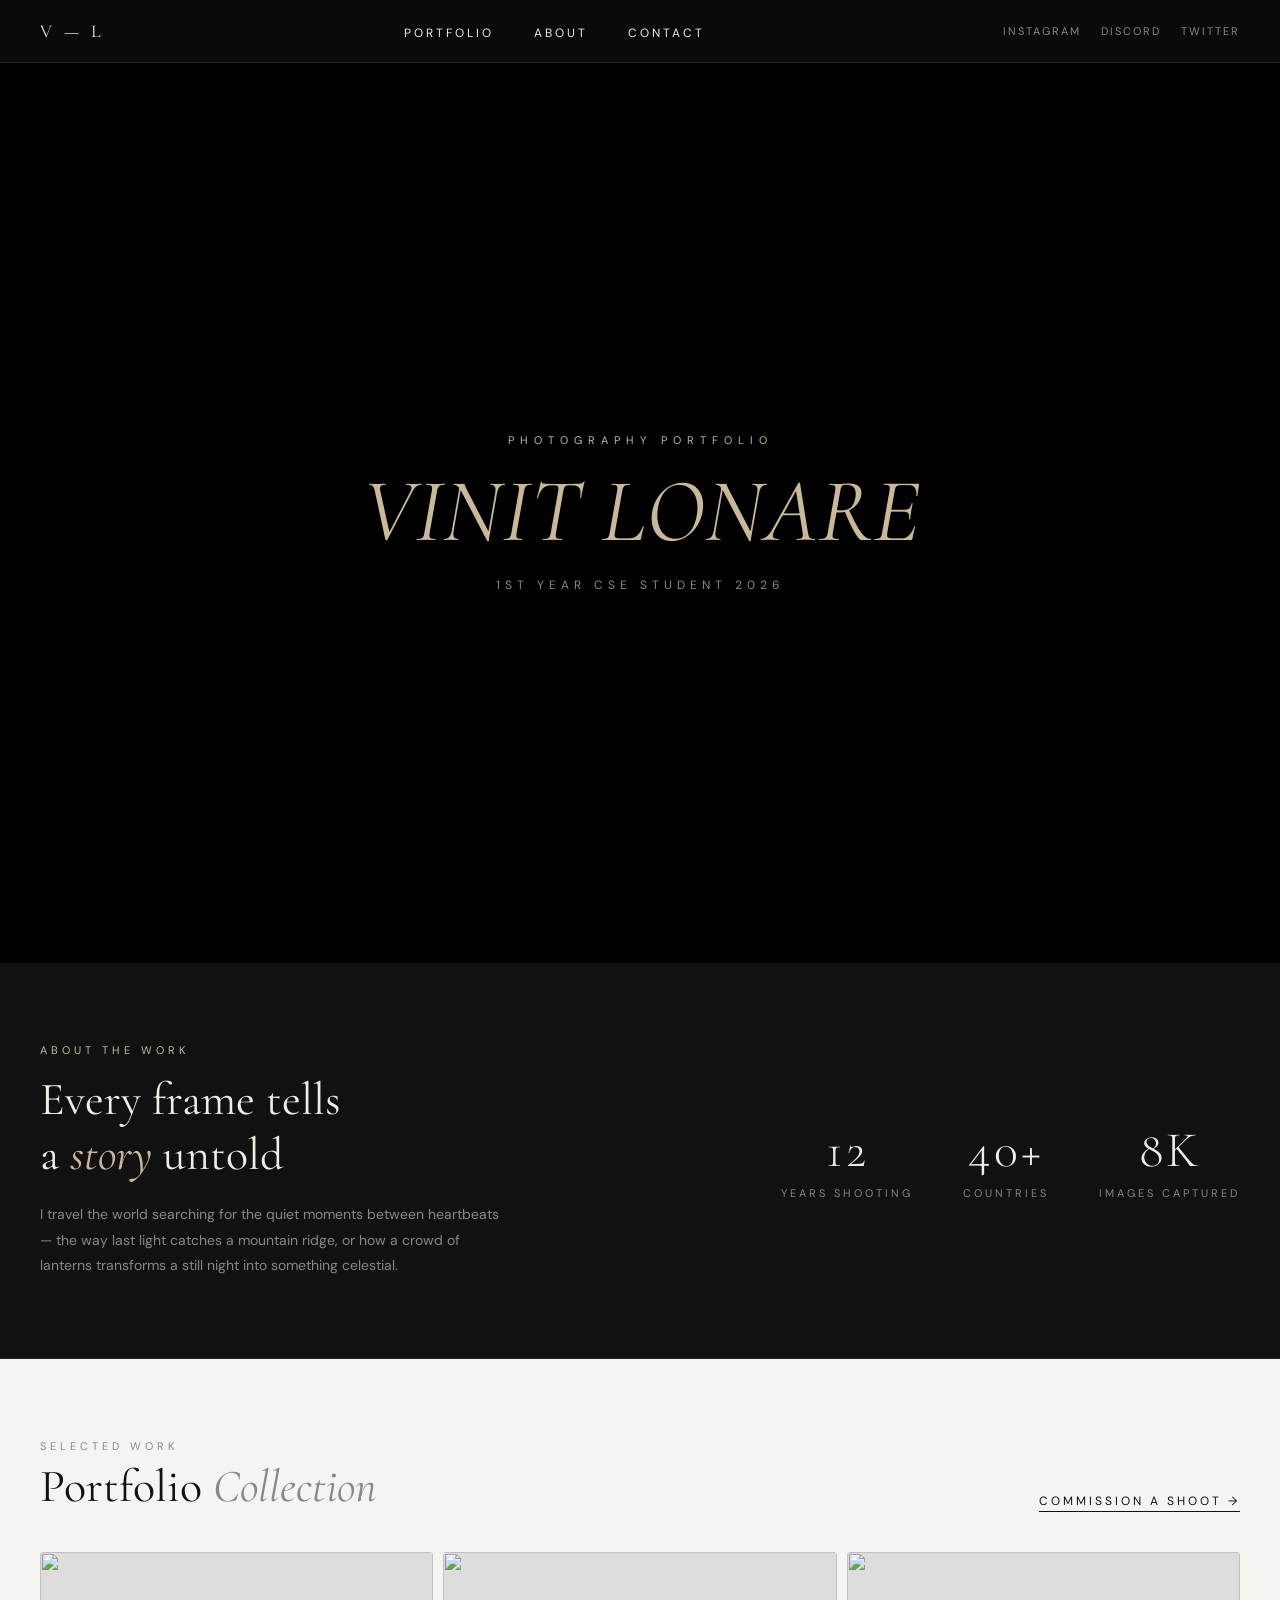
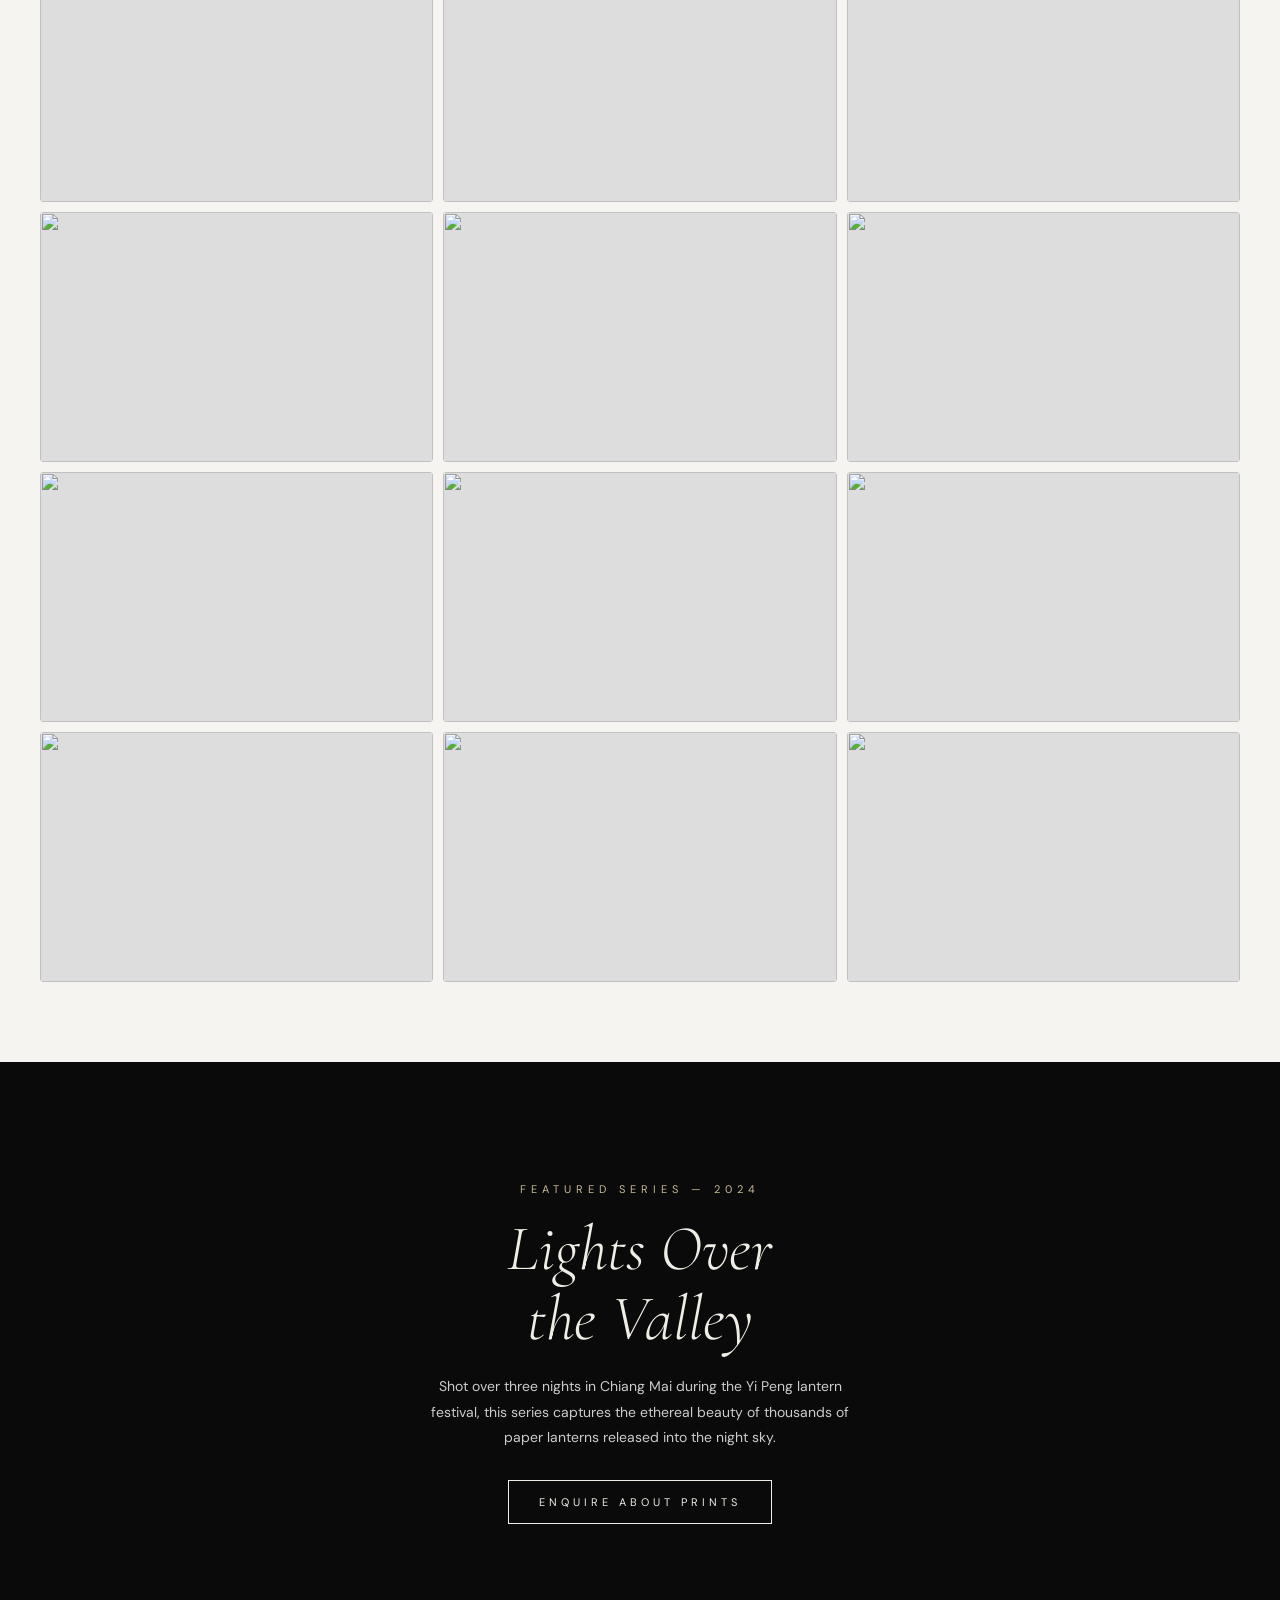
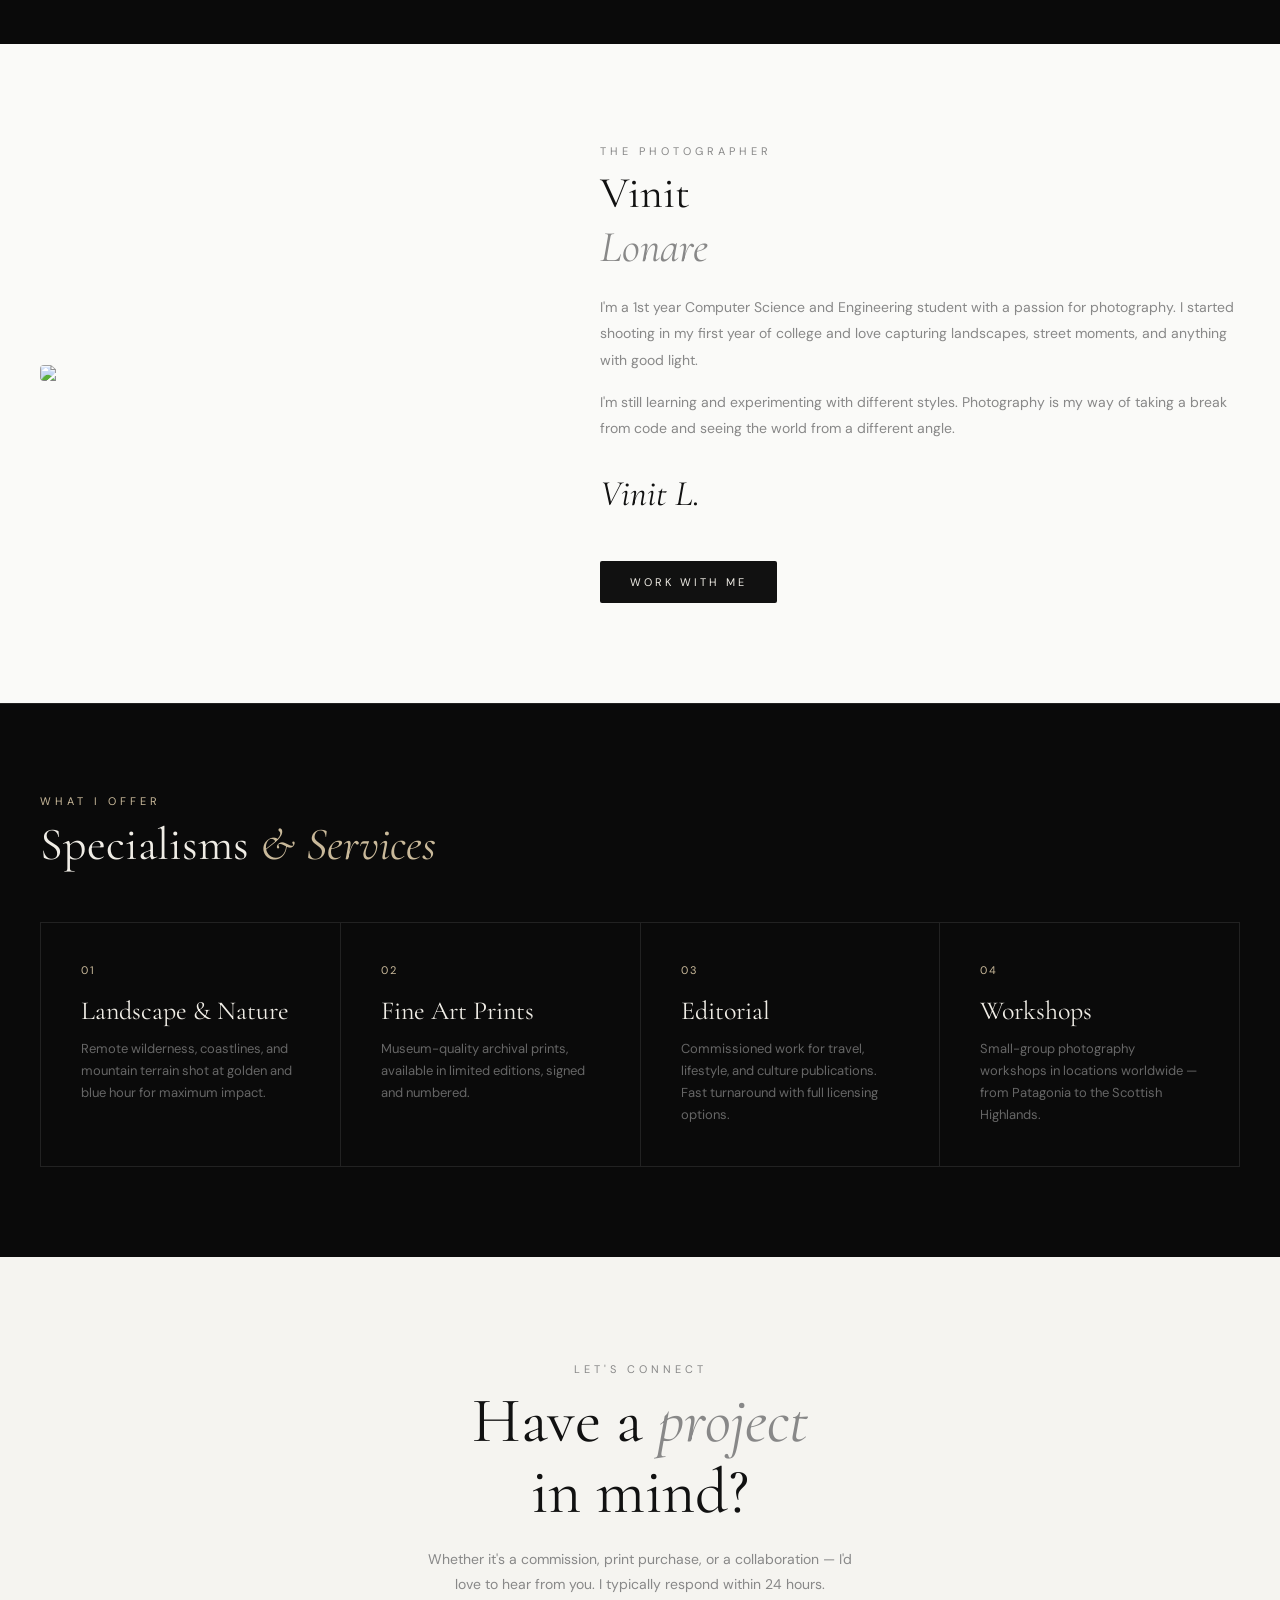
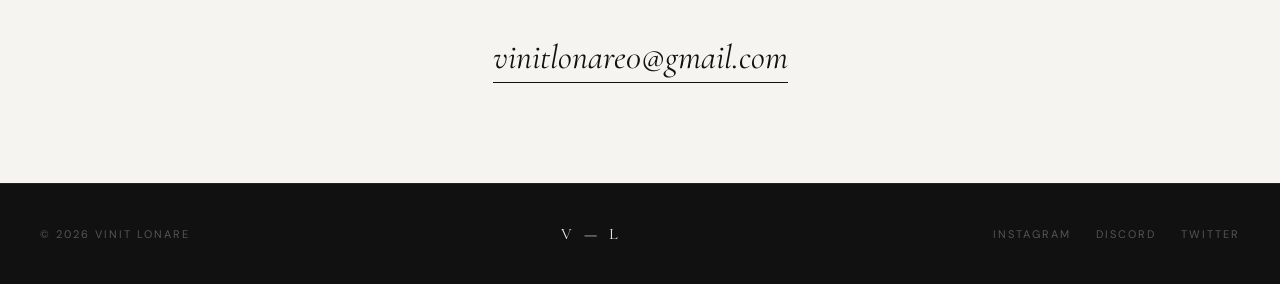
==== index.html @ 75368734 "Update index.html" ====
<!DOCTYPE html>
<html lang="en">
<head>
    <title>Vinit Lonare — Photography</title>

    <link rel="preconnect" href="https://fonts.googleapis.com" />
    <link rel="preconnect" href="https://fonts.gstatic.com" crossorigin />
    <link href="https://fonts.googleapis.com/css2?family=Cormorant+Garamond:ital,wght@0,300;0,400;0,600;1,300;1,400&family=DM+Sans:wght@300;400;500&display=swap" rel="stylesheet" /> 

    <link rel="stylesheet" href="style.css">
</head>
<body>

    <div class="nav">
        <a href="#">V — L</a>
        <ul>
            <li><a href="#portfolio">Portfolio</a></li>
            <li><a href="#about">About</a></li>
            <li><a href="#contact">Contact</a></li>
        </ul>
        <aside>
            <a href="https://www.instagram.com/vinit.24.07" target="_blank">Instagram</a>
            <a href="https://discord.com/users/vinit2420" target="_blank">Discord</a>
            <a href="https://twitter.com/vinit2420" target="_blank">Twitter</a>
        </aside>
    </div>

    <div class="hero">
        <span>Photography Portfolio</span>
        <h1><em>Vinit Lonare</em></h1>
        <p>1st Year CSE Student 2026</p>
    </div>

    <div class="intro">
        <article>
            <span>About the Work</span>
            <h2>Every frame tells<br>a <em>story</em> untold</h2>
            <p>I travel the world searching for the quiet moments between heartbeats — the way last light catches a mountain ridge, or how a crowd of lanterns transforms a still night into something celestial.</p>
        </article>
        <aside>
            <div><strong>12</strong>Years Shooting</div>
            <div><strong>40+</strong>Countries</div>
            <div><strong>8k</strong>Images Captured</div>
        </aside>
    </div>

    <div class="portfolio" id="portfolio">
        <header>
            <div>
                <span>Selected Work</span>
                <h2>Portfolio <em>Collection</em></h2>
            </div>
            <a href="#contact">Commission a shoot →</a>
        </header>

        <main>
            <figure><img src="https://images.unsplash.com/photo-1676978647680-0e60a584c5fa?auto=format&fit=crop&w=900&q=80" /></figure>
            <figure><img src="https://images.unsplash.com/photo-1675789203977-70070dae0799?auto=format&fit=crop&w=700&q=80" /></figure>
            <figure><img src="https://images.unsplash.com/photo-1675910568522-c187fd74d5b9?auto=format&fit=crop&w=700&q=80" /></figure>
            <figure><img src="https://images.unsplash.com/photo-1675189729507-b90d7cb6c592?auto=format&fit=crop&w=700&q=80" /></figure>
            <figure><img src="https://images.unsplash.com/photo-1667093060577-02f07eb01585?auto=format&fit=crop&w=700&q=80" /></figure>
            <figure><img src="https://images.unsplash.com/photo-1675971074488-351394caf6aa?auto=format&fit=crop&w=1200&q=80" /></figure>
            <figure><img src="https://images.unsplash.com/photo-1677075610184-57d21d023e5b?auto=format&fit=crop&w=800&q=80" /></figure>
            <figure><img src="https://images.unsplash.com/photo-1558102400-72da9fdbecae?auto=format&fit=crop&w=800&q=80" /></figure>
            <figure><img src="https://images.unsplash.com/photo-1642415390616-2ac6727ac550?auto=format&fit=crop&w=700&q=80" /></figure>
            <figure><img src="https://images.unsplash.com/photo-1510673825466-302bc330ab95?auto=format&fit=crop&w=1200&q=80" /></figure>
            <figure><img src="https://images.unsplash.com/photo-1655908932015-7650b401e2f9?auto=format&fit=crop&w=700&q=80" /></figure>
            <figure><img src="https://images.unsplash.com/photo-1624385690664-38a3af477cd9?auto=format&fit=crop&w=1800&q=80" /></figure>
        </main>
    </div>

    <div class="featured">
        <span>Featured Series — 2024</span>
        <h2>Lights Over<br>the Valley</h2>
        <p>Shot over three nights in Chiang Mai during the Yi Peng lantern festival, this series captures the ethereal beauty of thousands of paper lanterns released into the night sky.</p>
        <a href="#contact">Enquire About Prints</a>
    </div>

    <div class="about" id="about">
        <img src="https://images.unsplash.com/photo-1654018869756-d08407972836?auto=format&fit=crop&w=800&q=80" />
        <article>
            <span>The Photographer</span>
            <h2>Vinit<br><em>Lonare</em></h2>
            <p>I'm a 1st year Computer Science and Engineering student with a passion for photography. I started shooting in my first year of college and love capturing landscapes, street moments, and anything with good light.</p>
            <p>I'm still learning and experimenting with different styles. Photography is my way of taking a break from code and seeing the world from a different angle.</p>
            <strong>Vinit L.</strong>
            <br>
            <a href="#contact">Work With Me</a>
        </article>
    </div>

    <div class="services">
        <span>What I Offer</span>
        <h2>Specialisms <em>&amp; Services</em></h2>

        <main>
            <article>
                <strong>01</strong>
                <h3>Landscape &amp; Nature</h3>
                <p>Remote wilderness, coastlines, and mountain terrain shot at golden and blue hour for maximum impact.</p>
            </article>
            <article>
                <strong>02</strong>
                <h3>Fine Art Prints</h3>
                <p>Museum-quality archival prints, available in limited editions, signed and numbered.</p>
            </article>
            <article>
                <strong>03</strong>
                <h3>Editorial</h3>
                <p>Commissioned work for travel, lifestyle, and culture publications. Fast turnaround with full licensing options.</p>
            </article>
            <article>
                <strong>04</strong>
                <h3>Workshops</h3>
                <p>Small-group photography workshops in locations worldwide — from Patagonia to the Scottish Highlands.</p>
            </article>
        </main>
    </div>

    <div class="contact" id="contact">
        <span>Let's Connect</span>
        <h2>Have a <em>project</em><br>in mind?</h2>
        <p>Whether it's a commission, print purchase, or a collaboration — I'd love to hear from you. I typically respond within 24 hours.</p>
        <a href="mailto:vinitlonare0@gmail.com">vinitlonare0@gmail.com</a>
    </div>

    <div class="footer">
        <p>© 2026 Vinit Lonare</p>
        <a href="#">V — L</a>
        <nav>
            <a href="https://www.instagram.com/vinit.24.07" target="_blank">Instagram</a>
            <a href="https://discord.com/users/vinit2420" target="_blank">Discord</a>
            <a href="https://twitter.com/vinit2420" target="_blank">Twitter</a>
        </nav>
    </div>

</body>
</html>
---- style.css ----
/* portfolio css */

* {
    margin: 0;
    padding: 0;
    box-sizing: border-box;
}

body {
    font-family: 'DM Sans', sans-serif;
    background-color: #0a0a0a;
    color: #f0ede6;
}

a {
    text-decoration: none;
    color: inherit;
}

img {
    display: block;
    width: 100%;
    object-fit: cover;
}

ul {
    list-style: none;
}

/* .nav */
.nav {
    display: flex;
    align-items: center;
    justify-content: space-between;
    padding: 20px 40px;
    background-color: #0a0a0a;
    border-bottom: 1px solid #222;
}

.nav > a {
    font-family: 'Cormorant Garamond', serif;
    font-size: 18px;
    letter-spacing: 4px;
    text-transform: uppercase;
    color: #f0ede6;
}

.nav > a:hover {
    opacity: 0.6;
}

.nav ul {
    display: flex;
    gap: 40px;
}

.nav ul a {
    font-size: 12px;
    letter-spacing: 3px;
    text-transform: uppercase;
    transition: color 0.3s ease;
}

.nav ul a:hover {
    color: #c9b99a;
}

.nav aside {
    display: flex;
    gap: 20px;
}

.nav aside a {
    font-size: 11px;
    letter-spacing: 2px;
    text-transform: uppercase;
    color: #888;
    transition: color 0.3s ease;
}

.nav aside a:hover {
    color: #c9b99a;
}

/* .hero */
.hero {
    background-color: #000;
    height: 100vh;
    display: flex;
    flex-direction: column;
    align-items: center;
    justify-content: center;
    text-align: center;
}

.hero span {
    font-size: 11px;
    letter-spacing: 6px;
    text-transform: uppercase;
    color: #c9b99a;
    margin-bottom: 20px;
}

.hero h1 {
    font-family: 'Cormorant Garamond', serif;
    font-size: 90px;
    font-weight: 400;
    text-transform: uppercase;
    line-height: 1;
}

.hero h1 em {
    font-style: italic;
    color: #c9b99a;
}

.hero p {
    margin-top: 20px;
    font-size: 12px;
    letter-spacing: 5px;
    text-transform: uppercase;
    color: #888;
}

/* .intro */
.intro {
    background-color: #111;
    padding: 80px 40px;
    display: flex;
    align-items: center;
    justify-content: space-between;
    gap: 40px;
    flex-wrap: wrap;
    border-bottom: 1px solid #222;
}

.intro article span {
    display: block;
    font-size: 11px;
    letter-spacing: 4px;
    text-transform: uppercase;
    color: #c9b99a;
    margin-bottom: 15px;
}

.intro article h2 {
    font-family: 'Cormorant Garamond', serif;
    font-size: 46px;
    font-weight: 400;
    line-height: 1.2;
}

.intro article h2 em {
    font-style: italic;
    color: #c9b99a;
}

.intro article p {
    margin-top: 20px;
    font-size: 14px;
    line-height: 1.8;
    color: #888;
    max-width: 460px;
}

.intro aside {
    display: flex;
    gap: 50px;
}

.intro aside div {
    text-align: center;
    font-size: 11px;
    letter-spacing: 3px;
    text-transform: uppercase;
    color: #888;
}

.intro aside strong {
    font-family: 'Cormorant Garamond', serif;
    font-size: 50px;
    font-weight: 300;
    color: #f0ede6;
    display: block;
    margin-bottom: 6px;
}

/* .portfolio */
.portfolio {
    background-color: #f5f4f0;
    padding: 80px 40px;
    color: #111;
}

.portfolio header {
    display: flex;
    align-items: flex-end;
    justify-content: space-between;
    margin-bottom: 40px;
    flex-wrap: wrap;
    gap: 15px;
}

.portfolio header span {
    display: block;
    font-size: 11px;
    letter-spacing: 4px;
    text-transform: uppercase;
    color: #888;
    margin-bottom: 8px;
}

.portfolio header h2 {
    font-family: 'Cormorant Garamond', serif;
    font-size: 46px;
    font-weight: 400;
    line-height: 1.1;
}

.portfolio header h2 em {
    font-style: italic;
    color: #888;
}

.portfolio header a {
    font-size: 12px;
    letter-spacing: 3px;
    text-transform: uppercase;
    border-bottom: 1px solid #111;
    padding-bottom: 2px;
    transition: color 0.3s ease;
}

.portfolio header a:hover {
    color: #888;
    border-color: #888;
}

.portfolio main {
    display: flex;
    flex-wrap: wrap;
    gap: 10px;
}

.portfolio figure {
    flex: 1 1 300px;
    min-height: 250px;
    overflow: hidden;
    border-radius: 4px;
    background-color: #ddd;
}

.portfolio figure img {
    height: 250px;
    transition: transform 0.4s ease;
}

.portfolio figure:hover img {
    transform: scale(1.07);
}

/* .featured */
.featured {
    background-color: #0a0a0a;
    text-align: center;
    padding: 120px 40px;
    background-image: url('https://images.unsplash.com/photo-1510673825466-302bc330ab95?auto=format&fit=crop&w=1744&q=85');
    background-size: cover;
    background-position: center;
}

.featured span {
    display: block;
    font-size: 11px;
    letter-spacing: 5px;
    text-transform: uppercase;
    color: #c9b99a;
    margin-bottom: 18px;
}

.featured h2 {
    font-family: 'Cormorant Garamond', serif;
    font-size: 64px;
    font-weight: 300;
    font-style: italic;
    line-height: 1.1;
}

.featured p {
    margin-top: 20px;
    font-size: 14px;
    color: #ccc;
    max-width: 440px;
    margin-left: auto;
    margin-right: auto;
    line-height: 1.8;
}

.featured a {
    display: inline-block;
    margin-top: 30px;
    font-size: 11px;
    letter-spacing: 4px;
    text-transform: uppercase;
    border: 1px solid #f0ede6;
    padding: 14px 30px;
    transition: background-color 0.3s ease, color 0.3s ease;
}

.featured a:hover {
    background-color: #c9b99a;
    border-color: #c9b99a;
    color: #0a0a0a;
}

/* .about */
.about {
    background-color: #fafaf8;
    padding: 100px 40px;
    display: flex;
    align-items: center;
    gap: 60px;
    flex-wrap: wrap;
    color: #111;
}

.about img {
    flex: 1 1 300px;
    max-width: 500px;
    border-radius: 4px;
}

.about article {
    flex: 1 1 300px;
}

.about article span {
    color: #888;
    font-size: 11px;
    letter-spacing: 4px;
    text-transform: uppercase;
    margin-bottom: 8px;
    display: block;
}

.about article h2 {
    font-size: 44px;
    margin-bottom: 20px;
    font-family: 'Cormorant Garamond', serif;
    font-weight: 400;
}

.about article h2 em {
    font-style: italic;
    color: #888;
}

.about article p {
    font-size: 14px;
    line-height: 1.9;
    color: #888;
}

.about article p + p {
    margin-top: 15px;
}

.about article strong {
    display: block;
    margin-top: 30px;
    font-family: 'Cormorant Garamond', serif;
    font-size: 36px;
    font-style: italic;
    font-weight: 400;
}

.about article a {
    display: inline-block;
    margin-top: 25px;
    font-size: 11px;
    letter-spacing: 3px;
    text-transform: uppercase;
    color: #f0ede6;
    background-color: #111;
    padding: 14px 30px;
    border-radius: 2px;
    transition: background-color 0.3s ease;
}

.about article a:hover {
    background-color: #333;
}

/* .services */
.services {
    background-color: #0a0a0a;
    padding: 90px 40px;
    border-top: 1px solid #222;
}

.services > span {
    display: block;
    font-size: 11px;
    letter-spacing: 4px;
    text-transform: uppercase;
    color: #c9b99a;
    margin-bottom: 8px;
}

.services h2 {
    font-family: 'Cormorant Garamond', serif;
    font-size: 46px;
    font-weight: 400;
    margin-bottom: 50px;
}

.services h2 em {
    font-style: italic;
    color: #c9b99a;
}

.services main {
    display: flex;
    flex-wrap: wrap;
    gap: 1px;
    background-color: #222;
    border: 1px solid #222;
}

.services article {
    background-color: #0a0a0a;
    padding: 40px;
    flex: 1 1 200px;
    transition: background-color 0.3s ease;
}

.services article:hover {
    background-color: #161616;
}

.services article strong {
    display: block;
    font-size: 11px;
    letter-spacing: 2px;
    color: #c9b99a;
    margin-bottom: 18px;
    font-weight: normal;
}

.services article h3 {
    font-family: 'Cormorant Garamond', serif;
    font-size: 26px;
    font-weight: 400;
    margin-bottom: 12px;
}

.services article p {
    font-size: 13px;
    line-height: 1.7;
    color: #666;
}

/* .contact */
.contact {
    background-color: #f5f4f0;
    padding: 100px 40px;
    text-align: center;
    color: #111;
}

.contact span {
    color: #888;
    font-size: 11px;
    letter-spacing: 4px;
    text-transform: uppercase;
}

.contact h2 {
    font-family: 'Cormorant Garamond', serif;
    font-size: 64px;
    margin: 8px auto 0;
    line-height: 1.1;
    font-weight: 400;
}

.contact h2 em {
    font-style: italic;
    color: #888;
}

.contact p {
    margin-top: 20px;
    font-size: 14px;
    line-height: 1.8;
    color: #888;
    max-width: 440px;
    margin-left: auto;
    margin-right: auto;
}

.contact > a {
    display: inline-block;
    margin-top: 40px;
    font-family: 'Cormorant Garamond', serif;
    font-size: 34px;
    font-style: italic;
    color: #111;
    border-bottom: 1px solid #111;
    padding-bottom: 4px;
    transition: color 0.3s ease;
}

.contact > a:hover {
    color: #888;
    border-color: #888;
}

/* .footer */
.footer {
    background-color: #111;
    padding: 40px;
    display: flex;
    align-items: center;
    justify-content: space-between;
    border-top: 1px solid #222;
    flex-wrap: wrap;
    gap: 15px;
}

.footer p {
    font-size: 11px;
    letter-spacing: 2px;
    color: #555;
    text-transform: uppercase;
}

.footer > a {
    font-family: 'Cormorant Garamond', serif;
    font-size: 16px;
    letter-spacing: 4px;
    text-transform: uppercase;
    transition: opacity 0.3s ease;
}

.footer > a:hover {
    opacity: 0.6;
}

.footer nav {
    display: flex;
    gap: 25px;
}

.footer nav a {
    font-size: 11px;
    letter-spacing: 2px;
    text-transform: uppercase;
    color: #555;
    transition: color 0.3s ease;
}

.footer nav a:hover {
    color: #c9b99a;
}
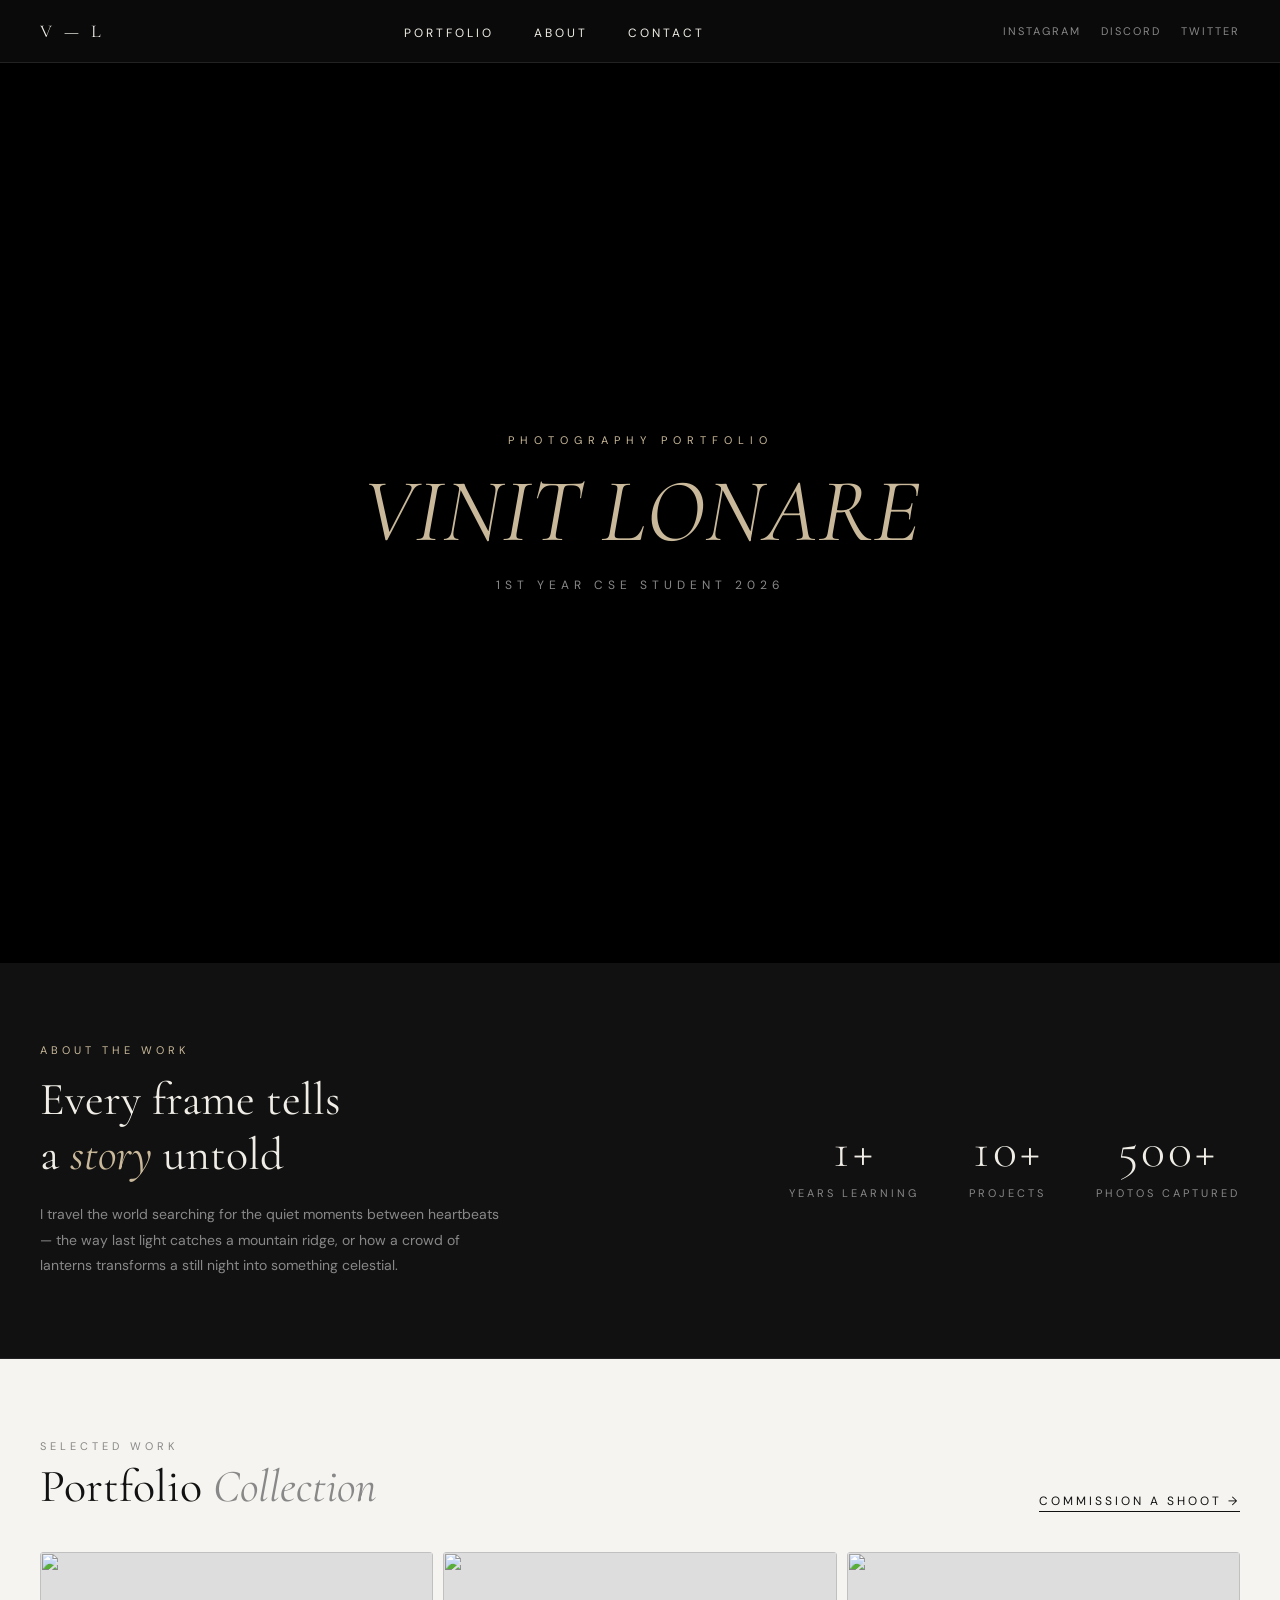
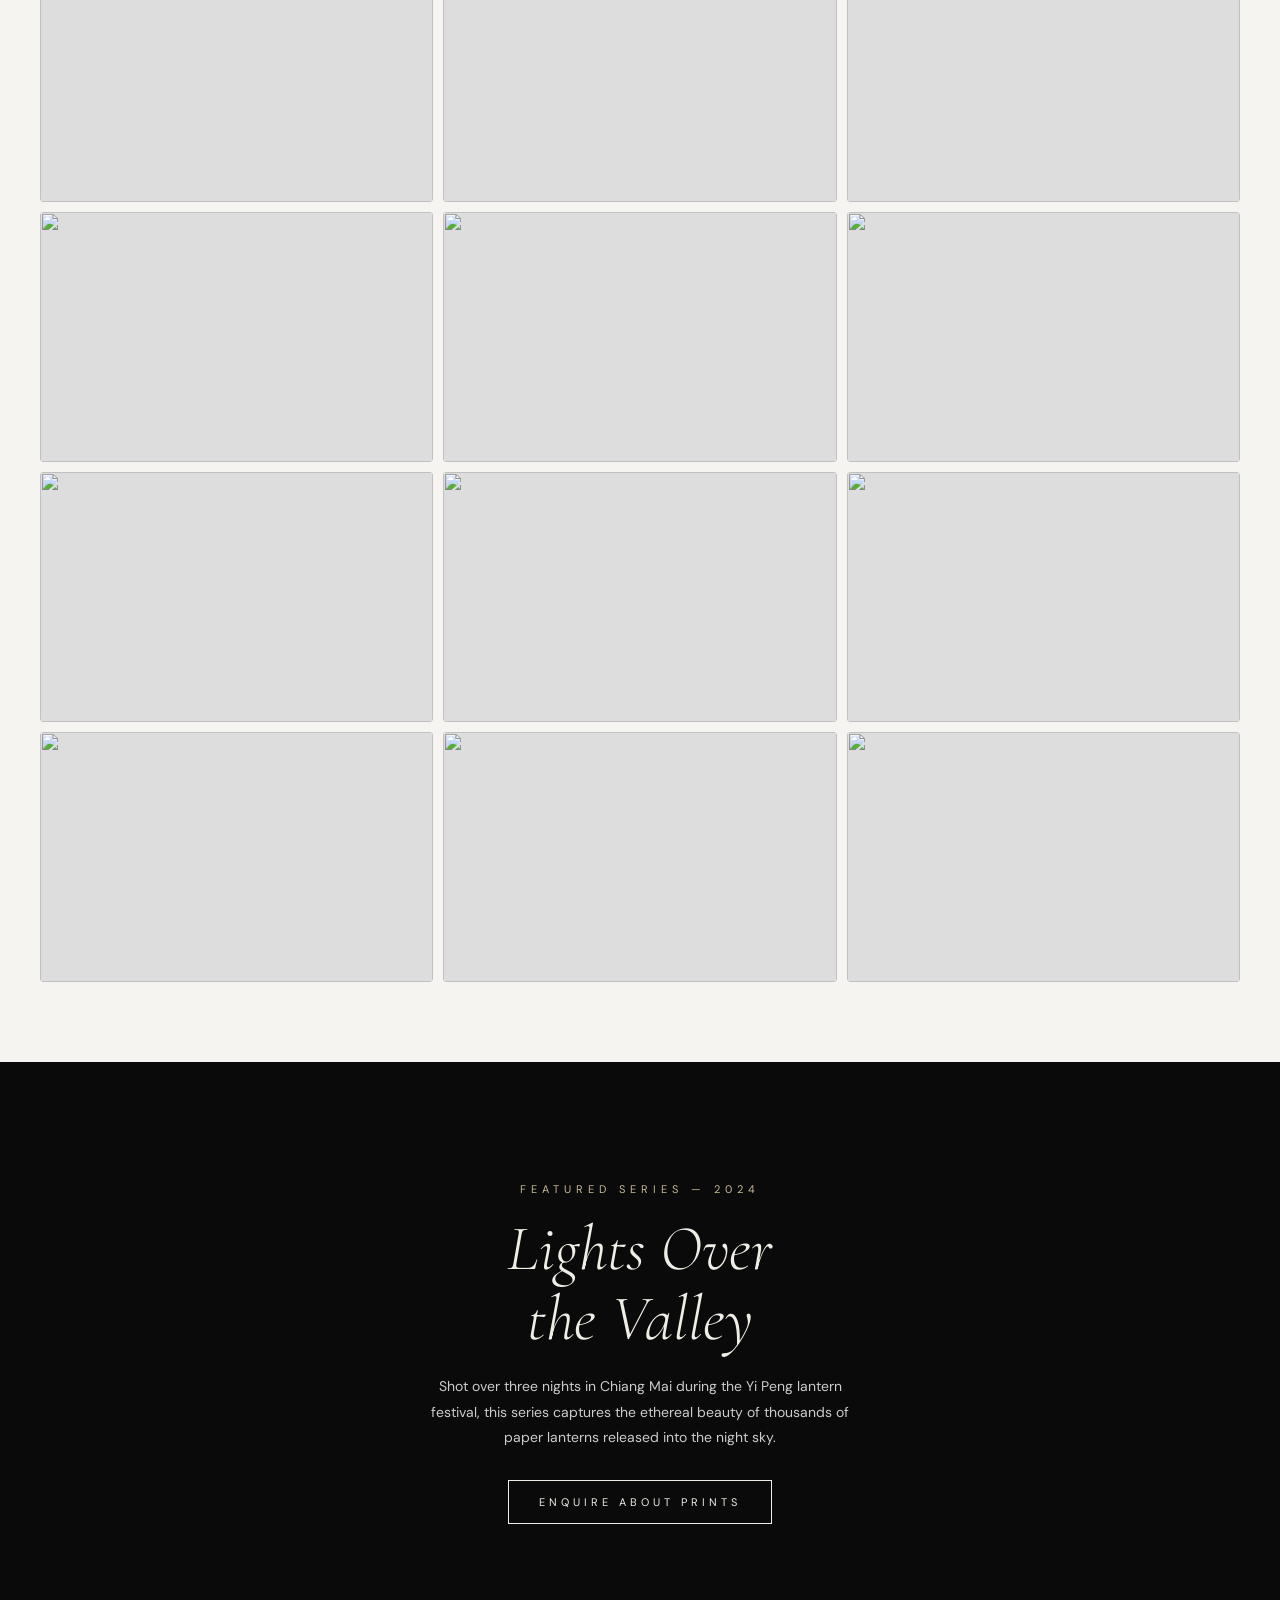
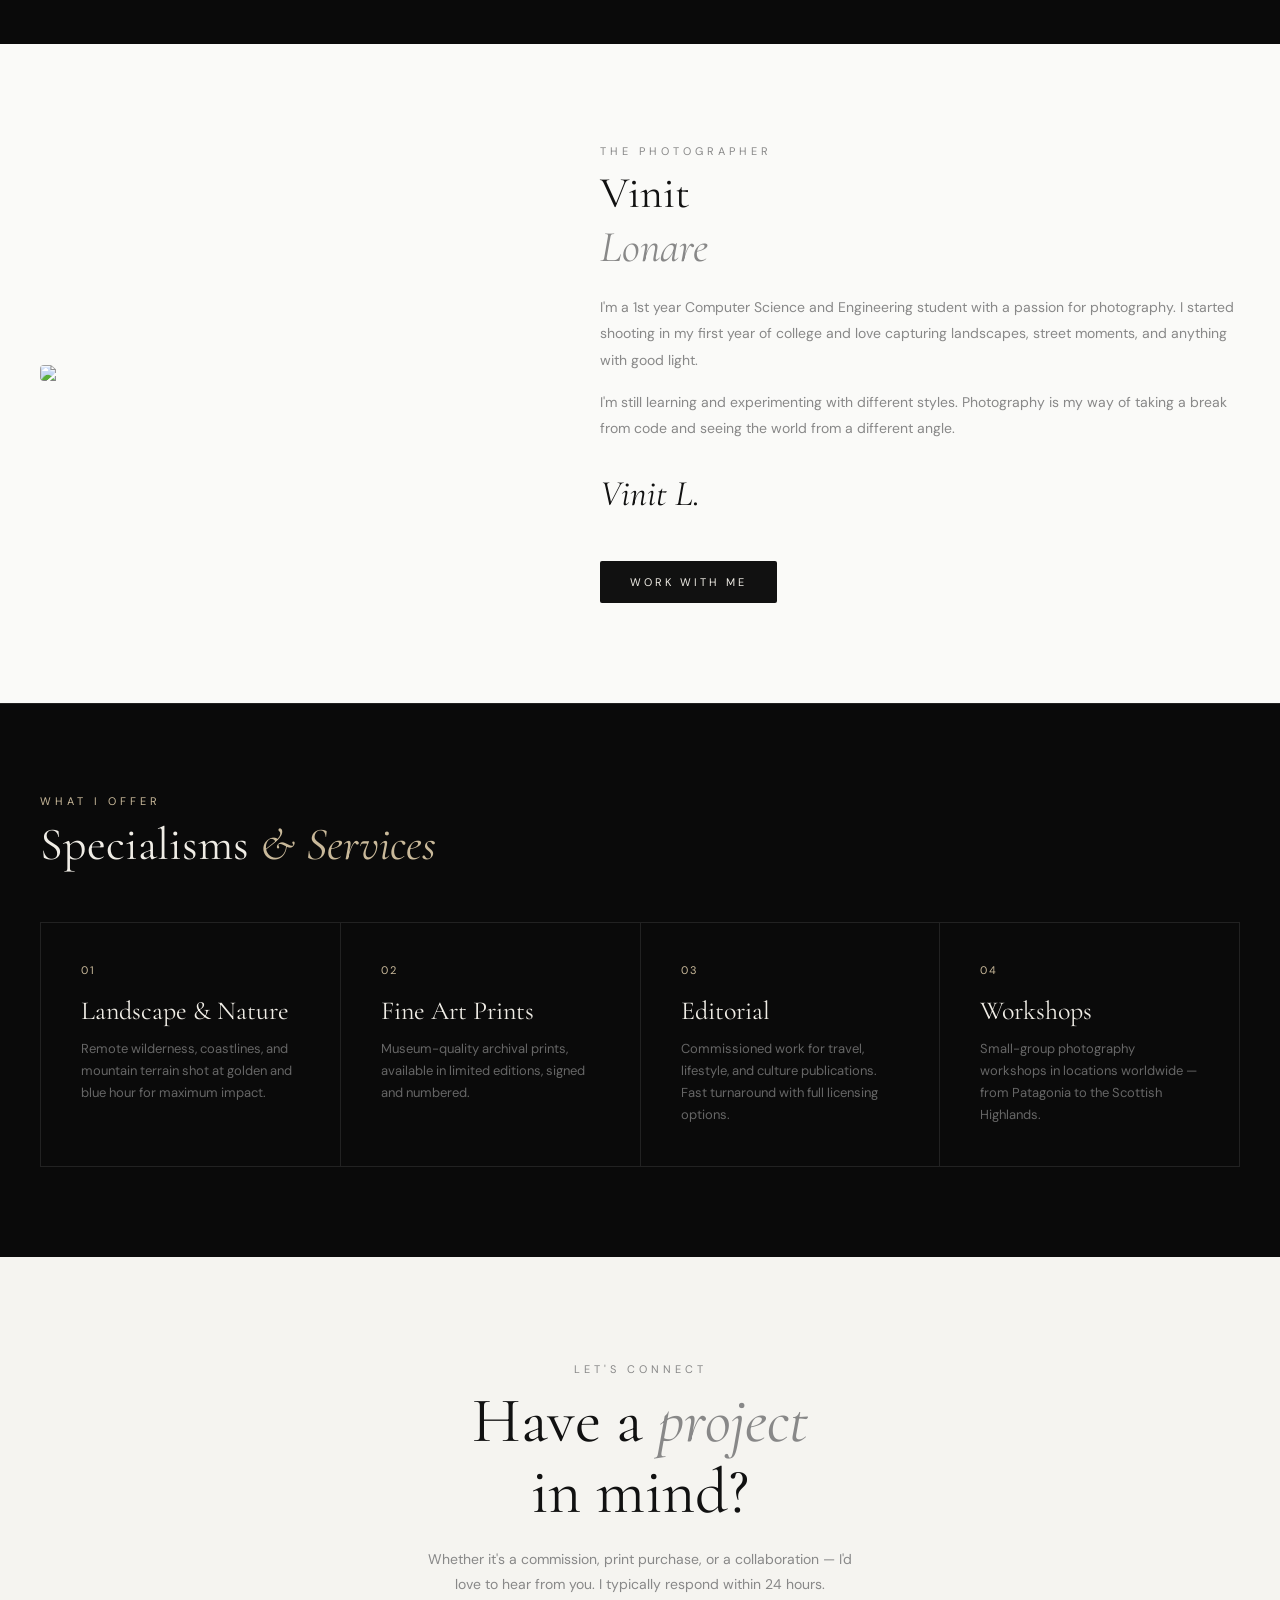
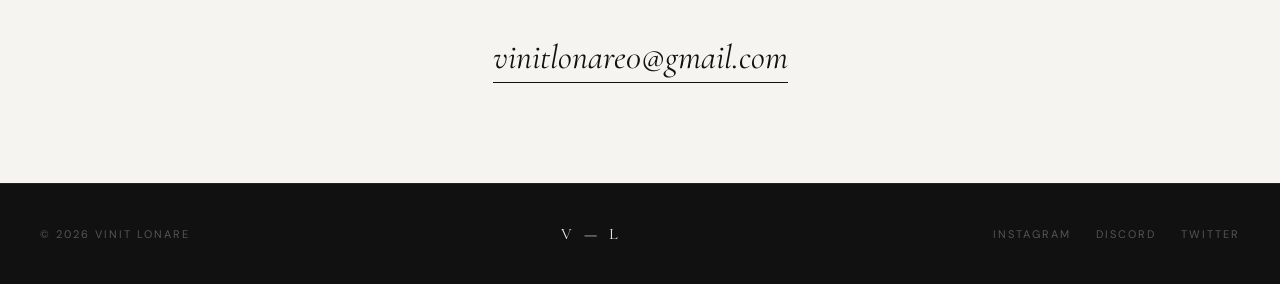
==== commit d7dfbf8e: "Update statistics in index.html" ====
--- a/index.html
+++ b/index.html
@@ -38,9 +38,9 @@
             <p>I travel the world searching for the quiet moments between heartbeats — the way last light catches a mountain ridge, or how a crowd of lanterns transforms a still night into something celestial.</p>
         </article>
         <aside>
-            <div><strong>12</strong>Years Shooting</div>
-            <div><strong>40+</strong>Countries</div>
-            <div><strong>8k</strong>Images Captured</div>
+            <div><strong>1+</strong>Years Learning</div>
+            <div><strong>10+</strong>Projects</div>
+            <div><strong>500+</strong>Photos Captured</div>
         </aside>
     </div>
 
--- a/style.css
+++ b/style.css
@@ -446,6 +446,49 @@
     margin-bottom: 18px;
     font-weight: normal;
 }
+@media (max-width: 768px) {
+
+    .nav {
+        flex-direction: column;
+        gap: 15px;
+        text-align: center;
+    }
+
+    .nav ul {
+        gap: 20px;
+    }
+
+    .hero h1 {
+        font-size: 42px;
+    }
+
+    .hero p {
+        font-size: 10px;
+    }
+
+    .intro {
+        flex-direction: column;
+        text-align: center;
+    }
+
+    .intro aside {
+        justify-content: center;
+    }
+
+    .about {
+        flex-direction: column;
+        text-align: center;
+    }
+
+    .services main {
+        flex-direction: column;
+    }
+
+    .footer {
+        flex-direction: column;
+        text-align: center;
+    }
+}
 
 .services article h3 {
     font-family: 'Cormorant Garamond', serif;
@@ -562,3 +605,28 @@
 .footer nav a:hover {
     color: #c9b99a;
 }
+a {
+    transition: opacity 0.3s ease;
+}
+
+a:hover {
+    opacity: 0.7;
+}
+.portfolio figure img {
+    height: 250px;
+    width: 100%;
+    object-fit: cover;
+}
+@media (max-width: 480px) {
+    .hero {
+        padding: 0 20px;
+    }
+
+    .portfolio,
+    .contact,
+    .services,
+    .about,
+    .intro {
+        padding: 60px 20px;
+    }
+}
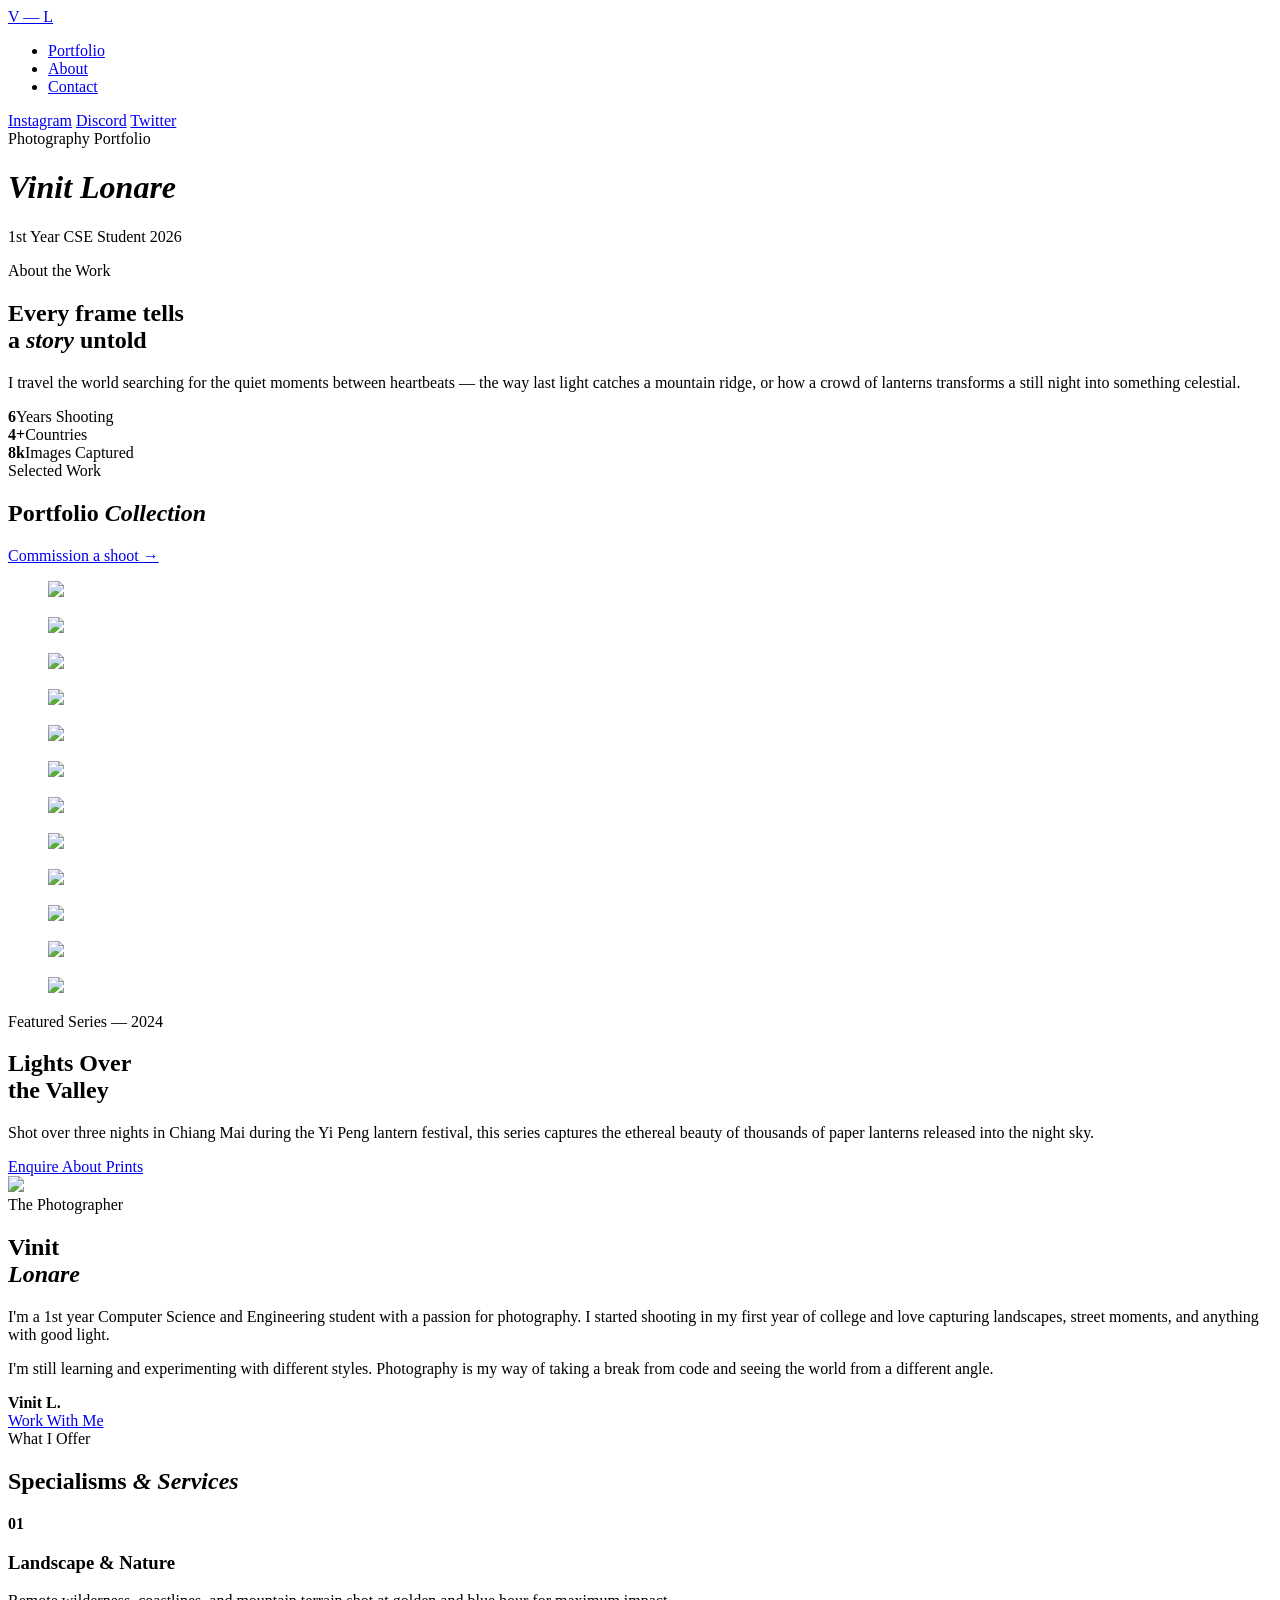
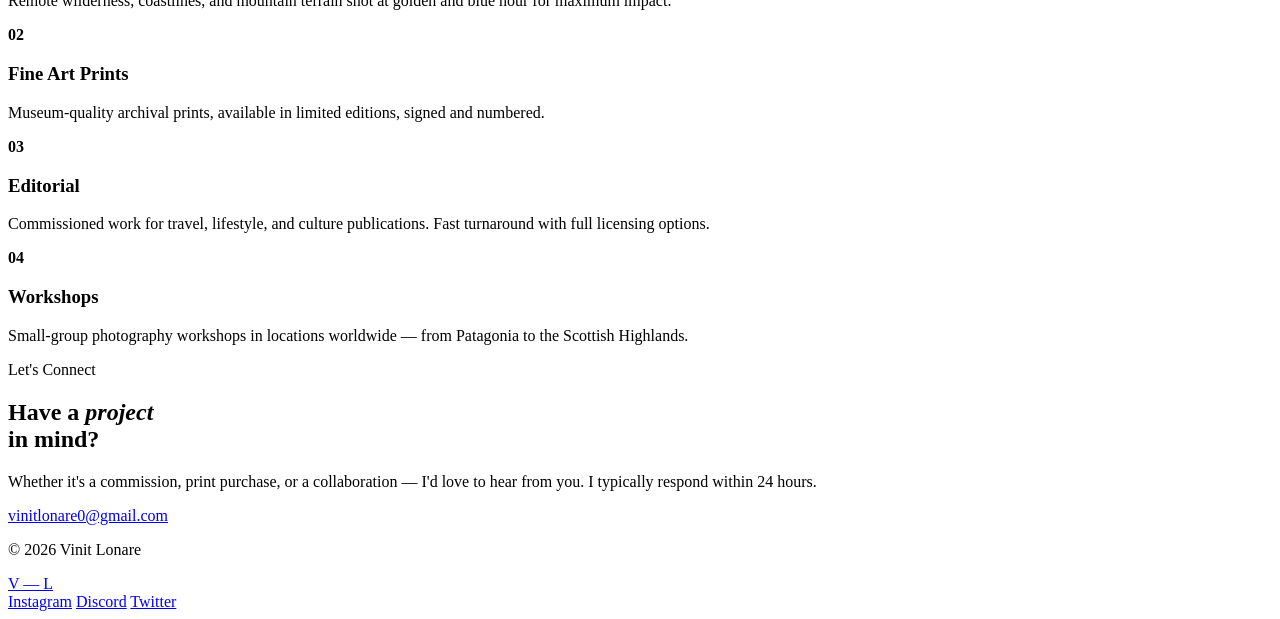
==== commit 9f702e78: "Update stylesheet link and content details in index.html" ====
--- a/index.html
+++ b/index.html
@@ -7,7 +7,7 @@
     <link rel="preconnect" href="https://fonts.gstatic.com" crossorigin />
     <link href="https://fonts.googleapis.com/css2?family=Cormorant+Garamond:ital,wght@0,300;0,400;0,600;1,300;1,400&family=DM+Sans:wght@300;400;500&display=swap" rel="stylesheet" /> 
 
-    <link rel="stylesheet" href="style.css">
+    <link rel="stylesheet" href="exp-learning.css">
 </head>
 <body>
 
@@ -38,9 +38,9 @@
             <p>I travel the world searching for the quiet moments between heartbeats — the way last light catches a mountain ridge, or how a crowd of lanterns transforms a still night into something celestial.</p>
         </article>
         <aside>
-            <div><strong>1+</strong>Years Learning</div>
-            <div><strong>10+</strong>Projects</div>
-            <div><strong>500+</strong>Photos Captured</div>
+            <div><strong>6</strong>Years Shooting</div>
+            <div><strong>4+</strong>Countries</div>
+            <div><strong>8k</strong>Images Captured</div>
         </aside>
     </div>
 
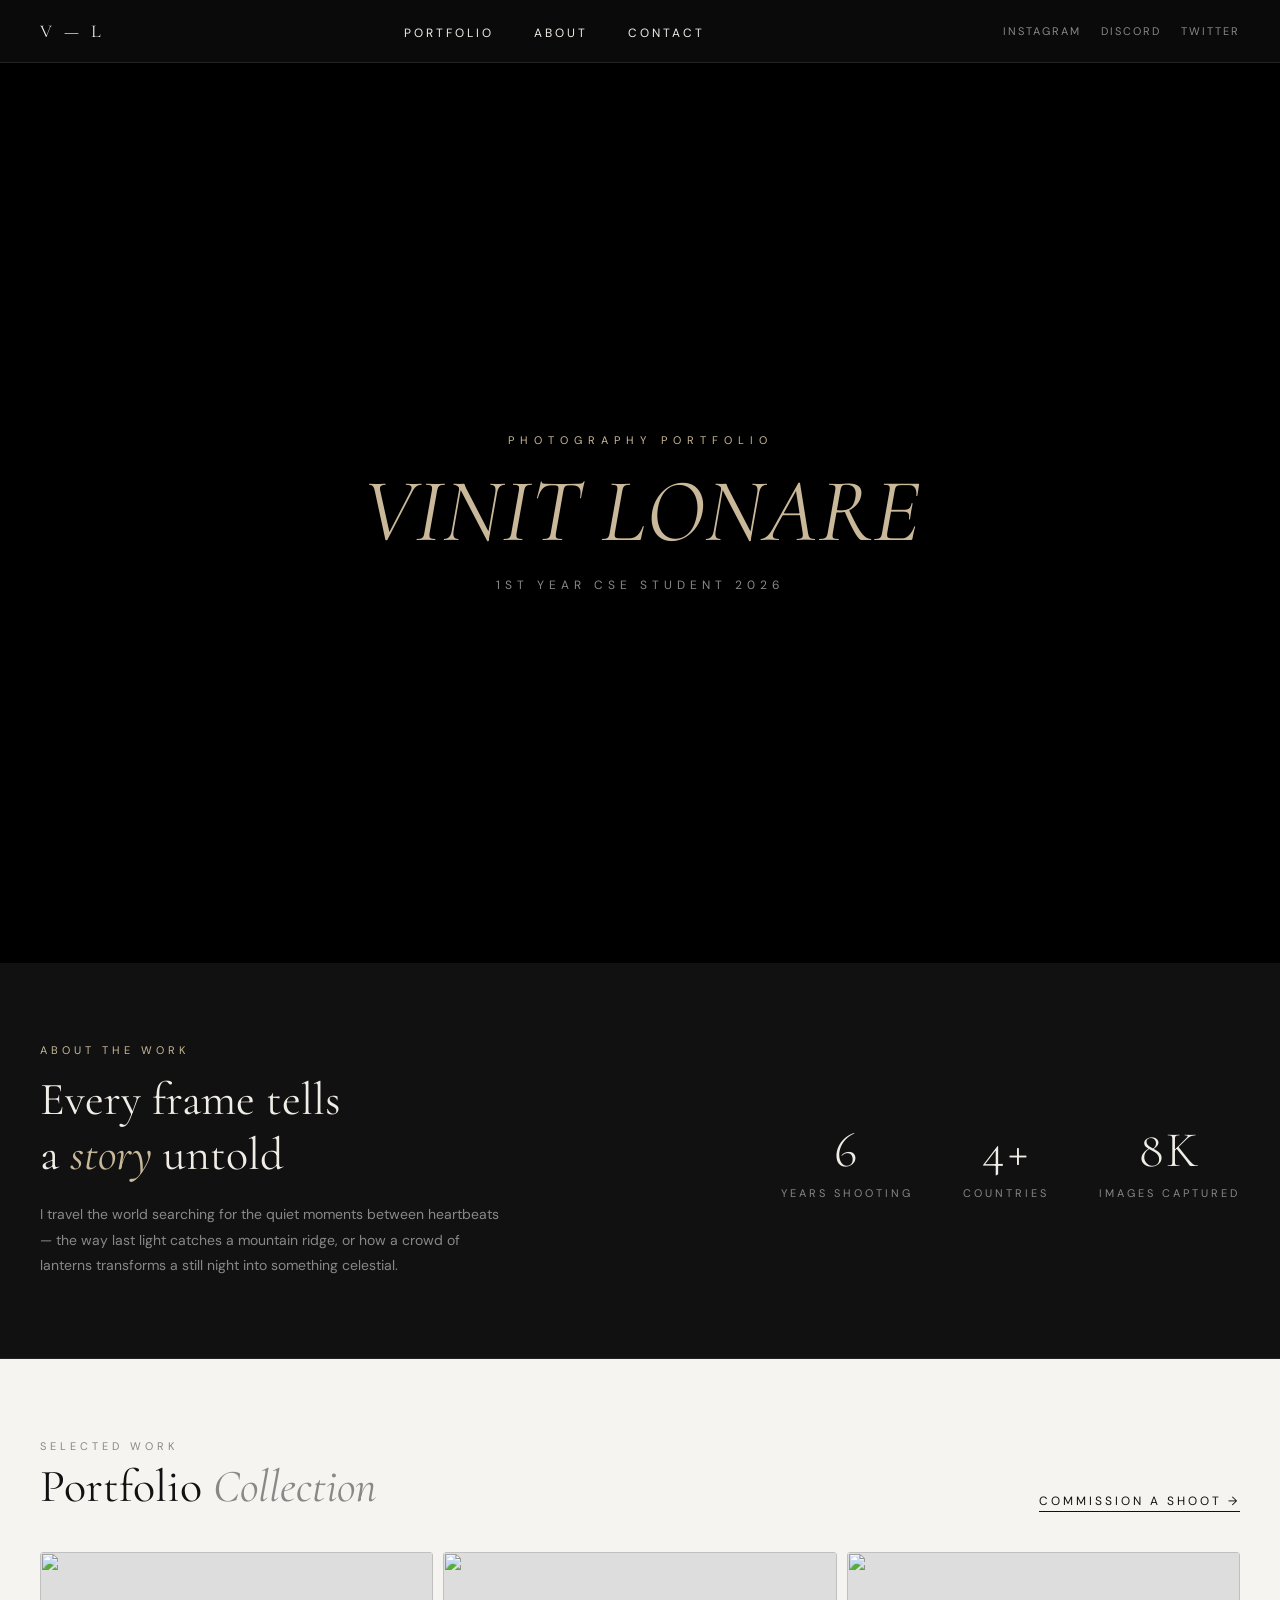
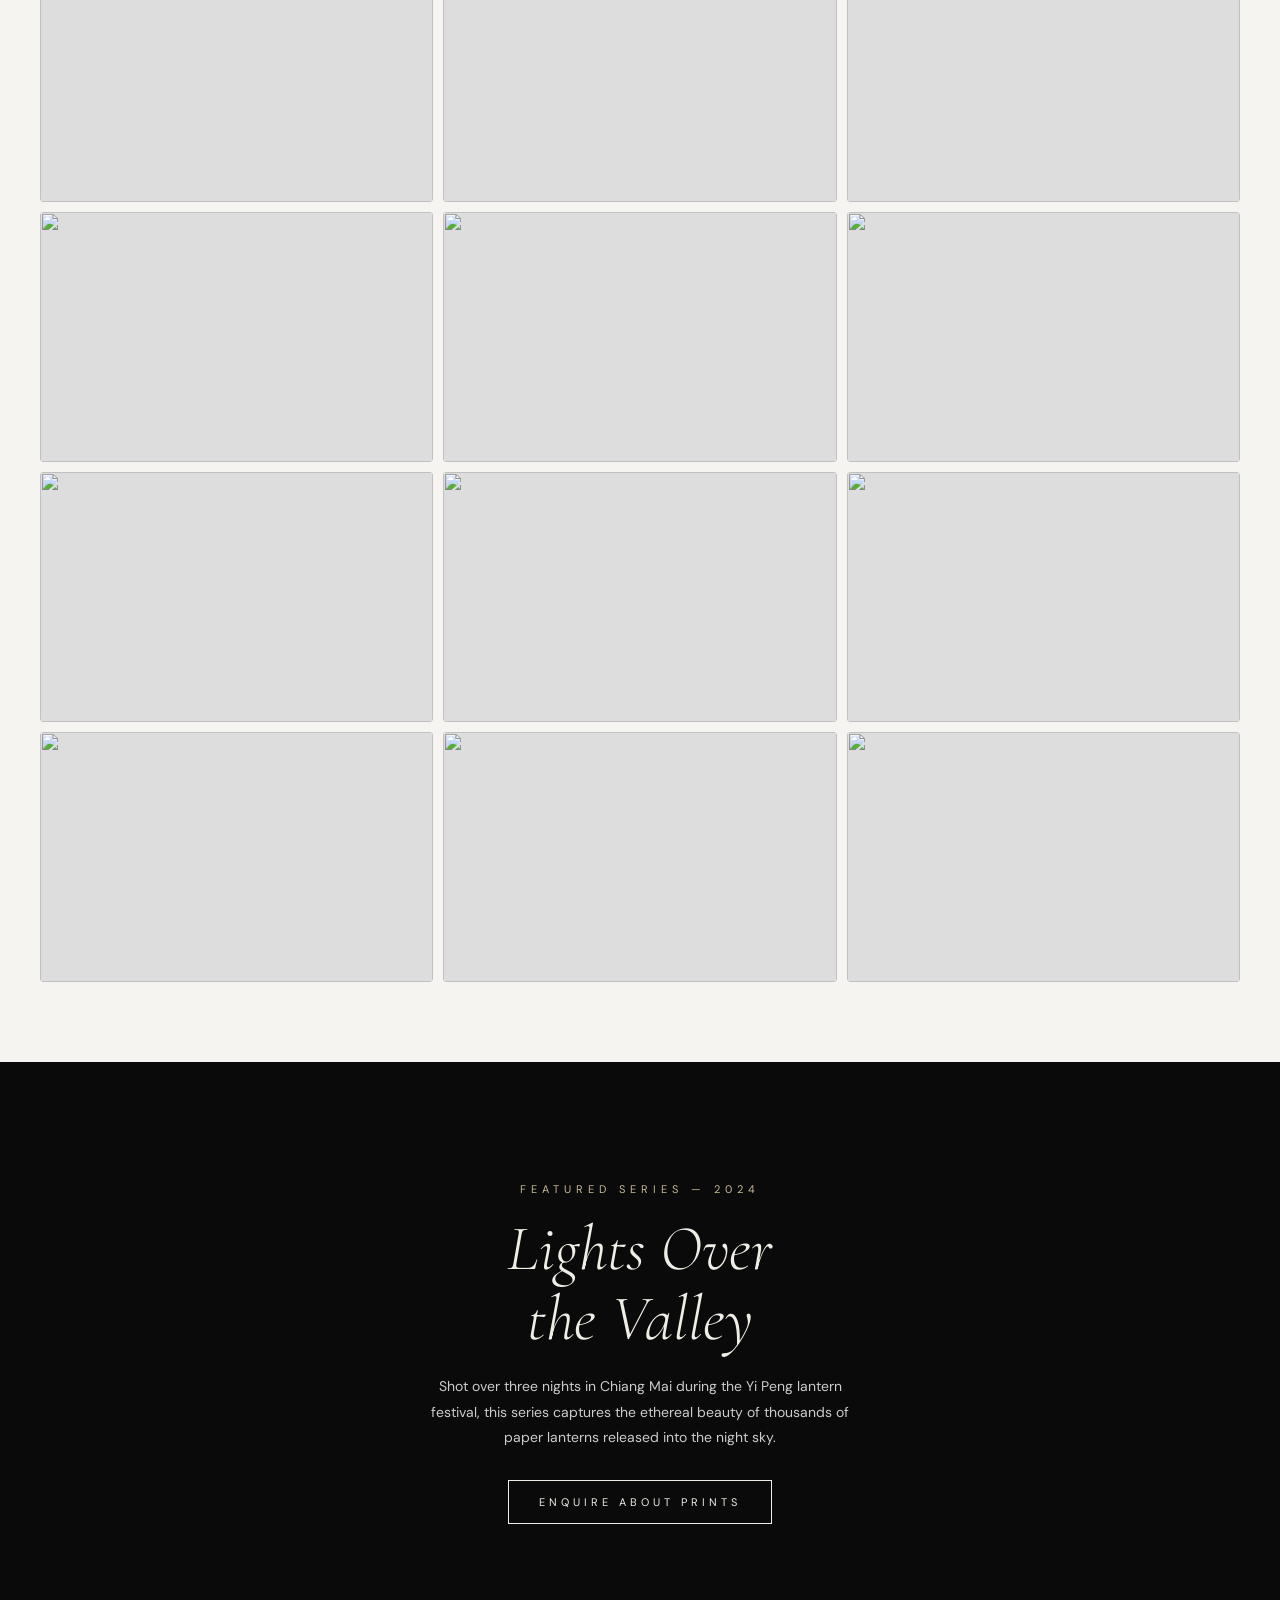
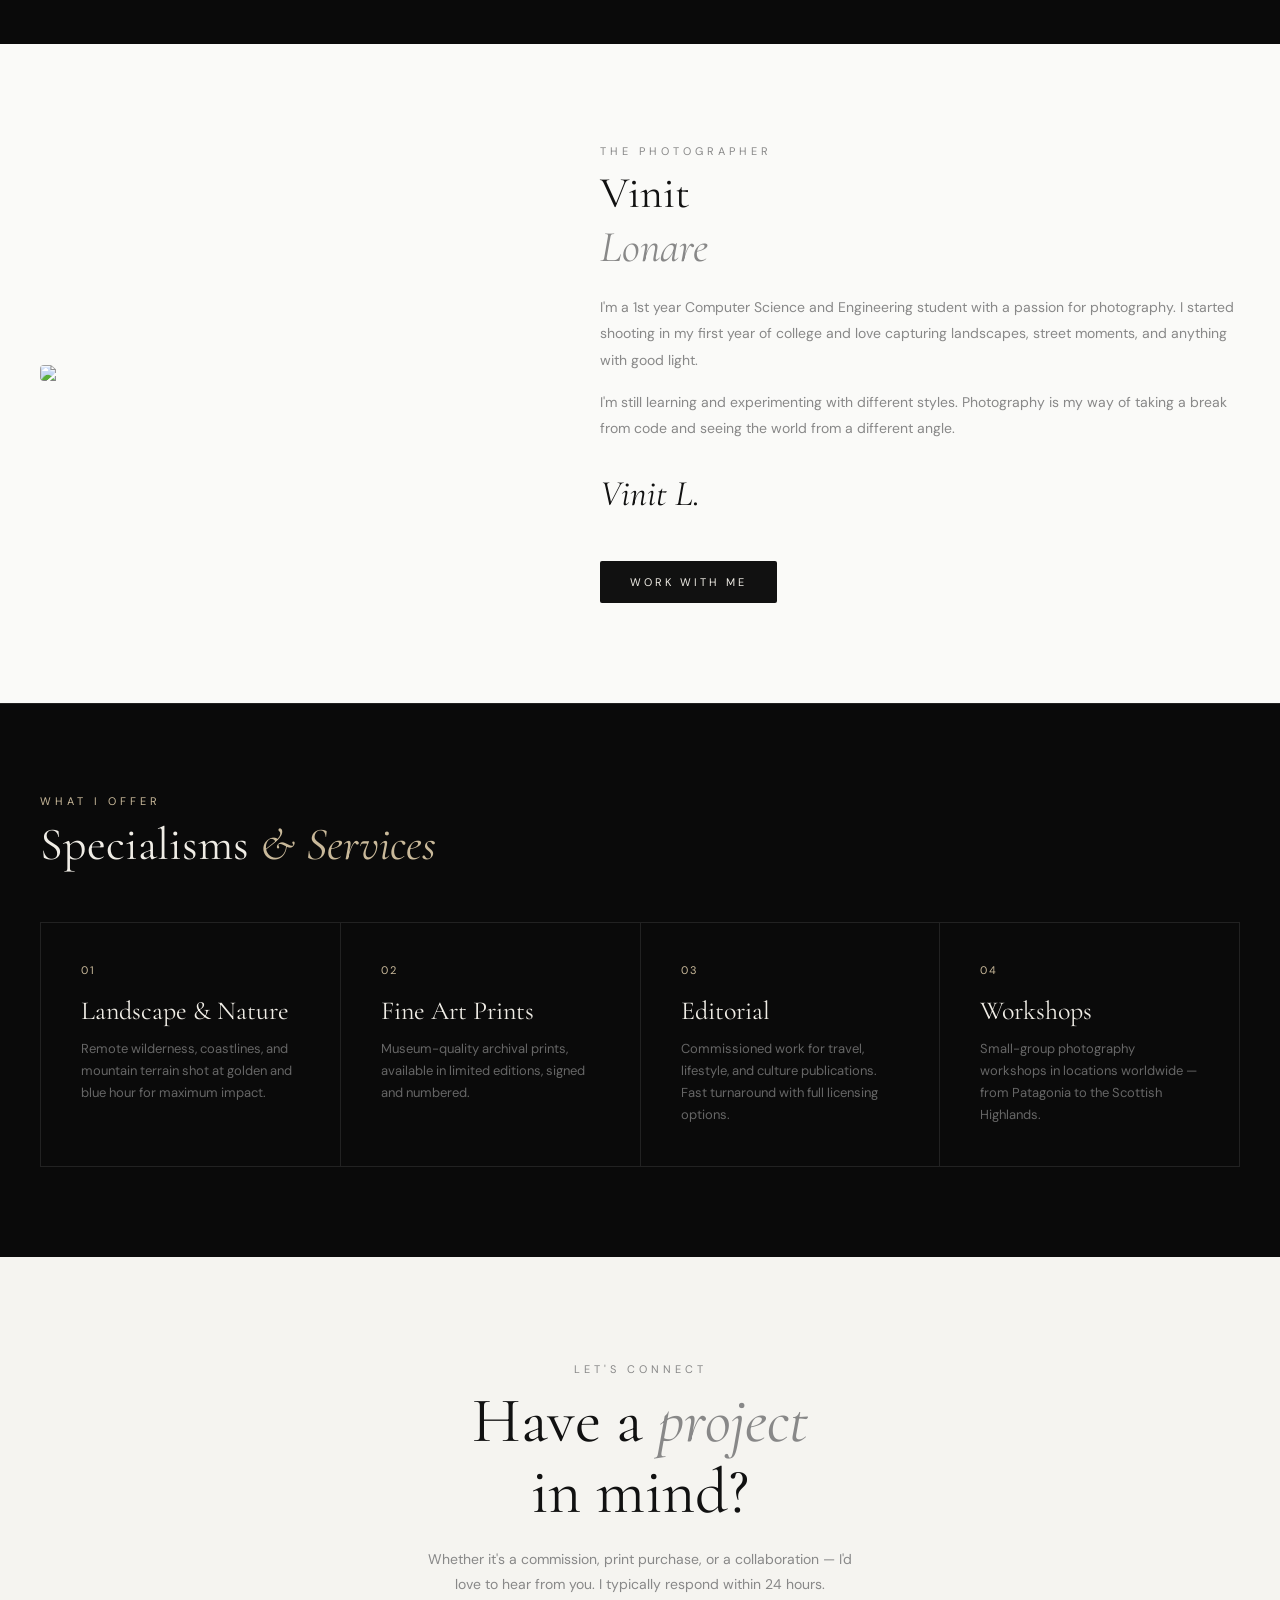
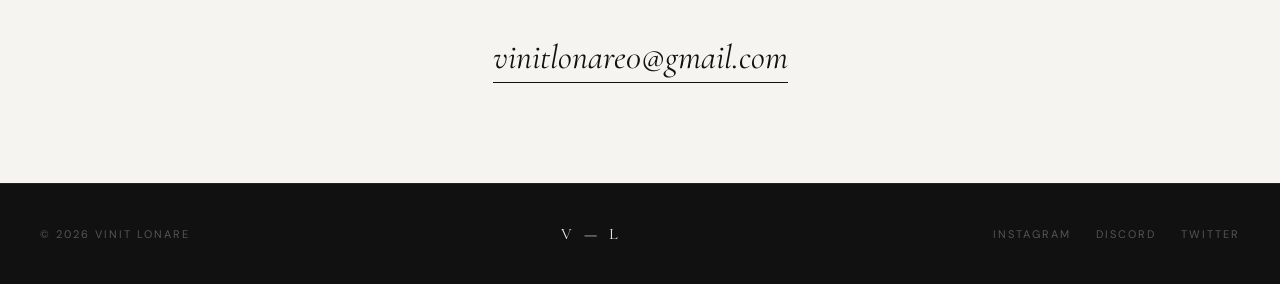
==== commit 43223caa: "Change stylesheet link from exp-learning.css to style.css" ====
--- a/index.html
+++ b/index.html
@@ -7,7 +7,7 @@
     <link rel="preconnect" href="https://fonts.gstatic.com" crossorigin />
     <link href="https://fonts.googleapis.com/css2?family=Cormorant+Garamond:ital,wght@0,300;0,400;0,600;1,300;1,400&family=DM+Sans:wght@300;400;500&display=swap" rel="stylesheet" /> 
 
-    <link rel="stylesheet" href="exp-learning.css">
+    <link rel="stylesheet" href="style.css">
 </head>
 <body>
 
--- a/style.css
+++ b/style.css
@@ -0,0 +1,632 @@
+/* portfolio css */
+
+* {
+    margin: 0;
+    padding: 0;
+    box-sizing: border-box;
+}
+
+body {
+    font-family: 'DM Sans', sans-serif;
+    background-color: #0a0a0a;
+    color: #f0ede6;
+}
+
+a {
+    text-decoration: none;
+    color: inherit;
+}
+
+img {
+    display: block;
+    width: 100%;
+    object-fit: cover;
+}
+
+ul {
+    list-style: none;
+}
+
+/* .nav */
+.nav {
+    display: flex;
+    align-items: center;
+    justify-content: space-between;
+    padding: 20px 40px;
+    background-color: #0a0a0a;
+    border-bottom: 1px solid #222;
+}
+
+.nav > a {
+    font-family: 'Cormorant Garamond', serif;
+    font-size: 18px;
+    letter-spacing: 4px;
+    text-transform: uppercase;
+    color: #f0ede6;
+}
+
+.nav > a:hover {
+    opacity: 0.6;
+}
+
+.nav ul {
+    display: flex;
+    gap: 40px;
+}
+
+.nav ul a {
+    font-size: 12px;
+    letter-spacing: 3px;
+    text-transform: uppercase;
+    transition: color 0.3s ease;
+}
+
+.nav ul a:hover {
+    color: #c9b99a;
+}
+
+.nav aside {
+    display: flex;
+    gap: 20px;
+}
+
+.nav aside a {
+    font-size: 11px;
+    letter-spacing: 2px;
+    text-transform: uppercase;
+    color: #888;
+    transition: color 0.3s ease;
+}
+
+.nav aside a:hover {
+    color: #c9b99a;
+}
+
+/* .hero */
+.hero {
+    background-color: #000;
+    height: 100vh;
+    display: flex;
+    flex-direction: column;
+    align-items: center;
+    justify-content: center;
+    text-align: center;
+}
+
+.hero span {
+    font-size: 11px;
+    letter-spacing: 6px;
+    text-transform: uppercase;
+    color: #c9b99a;
+    margin-bottom: 20px;
+}
+
+.hero h1 {
+    font-family: 'Cormorant Garamond', serif;
+    font-size: 90px;
+    font-weight: 400;
+    text-transform: uppercase;
+    line-height: 1;
+}
+
+.hero h1 em {
+    font-style: italic;
+    color: #c9b99a;
+}
+
+.hero p {
+    margin-top: 20px;
+    font-size: 12px;
+    letter-spacing: 5px;
+    text-transform: uppercase;
+    color: #888;
+}
+
+/* .intro */
+.intro {
+    background-color: #111;
+    padding: 80px 40px;
+    display: flex;
+    align-items: center;
+    justify-content: space-between;
+    gap: 40px;
+    flex-wrap: wrap;
+    border-bottom: 1px solid #222;
+}
+
+.intro article span {
+    display: block;
+    font-size: 11px;
+    letter-spacing: 4px;
+    text-transform: uppercase;
+    color: #c9b99a;
+    margin-bottom: 15px;
+}
+
+.intro article h2 {
+    font-family: 'Cormorant Garamond', serif;
+    font-size: 46px;
+    font-weight: 400;
+    line-height: 1.2;
+}
+
+.intro article h2 em {
+    font-style: italic;
+    color: #c9b99a;
+}
+
+.intro article p {
+    margin-top: 20px;
+    font-size: 14px;
+    line-height: 1.8;
+    color: #888;
+    max-width: 460px;
+}
+
+.intro aside {
+    display: flex;
+    gap: 50px;
+}
+
+.intro aside div {
+    text-align: center;
+    font-size: 11px;
+    letter-spacing: 3px;
+    text-transform: uppercase;
+    color: #888;
+}
+
+.intro aside strong {
+    font-family: 'Cormorant Garamond', serif;
+    font-size: 50px;
+    font-weight: 300;
+    color: #f0ede6;
+    display: block;
+    margin-bottom: 6px;
+}
+
+/* .portfolio */
+.portfolio {
+    background-color: #f5f4f0;
+    padding: 80px 40px;
+    color: #111;
+}
+
+.portfolio header {
+    display: flex;
+    align-items: flex-end;
+    justify-content: space-between;
+    margin-bottom: 40px;
+    flex-wrap: wrap;
+    gap: 15px;
+}
+
+.portfolio header span {
+    display: block;
+    font-size: 11px;
+    letter-spacing: 4px;
+    text-transform: uppercase;
+    color: #888;
+    margin-bottom: 8px;
+}
+
+.portfolio header h2 {
+    font-family: 'Cormorant Garamond', serif;
+    font-size: 46px;
+    font-weight: 400;
+    line-height: 1.1;
+}
+
+.portfolio header h2 em {
+    font-style: italic;
+    color: #888;
+}
+
+.portfolio header a {
+    font-size: 12px;
+    letter-spacing: 3px;
+    text-transform: uppercase;
+    border-bottom: 1px solid #111;
+    padding-bottom: 2px;
+    transition: color 0.3s ease;
+}
+
+.portfolio header a:hover {
+    color: #888;
+    border-color: #888;
+}
+
+.portfolio main {
+    display: flex;
+    flex-wrap: wrap;
+    gap: 10px;
+}
+
+.portfolio figure {
+    flex: 1 1 300px;
+    min-height: 250px;
+    overflow: hidden;
+    border-radius: 4px;
+    background-color: #ddd;
+}
+
+.portfolio figure img {
+    height: 250px;
+    transition: transform 0.4s ease;
+}
+
+.portfolio figure:hover img {
+    transform: scale(1.07);
+}
+
+/* .featured */
+.featured {
+    background-color: #0a0a0a;
+    text-align: center;
+    padding: 120px 40px;
+    background-image: url('https://images.unsplash.com/photo-1510673825466-302bc330ab95?auto=format&fit=crop&w=1744&q=85');
+    background-size: cover;
+    background-position: center;
+}
+
+.featured span {
+    display: block;
+    font-size: 11px;
+    letter-spacing: 5px;
+    text-transform: uppercase;
+    color: #c9b99a;
+    margin-bottom: 18px;
+}
+
+.featured h2 {
+    font-family: 'Cormorant Garamond', serif;
+    font-size: 64px;
+    font-weight: 300;
+    font-style: italic;
+    line-height: 1.1;
+}
+
+.featured p {
+    margin-top: 20px;
+    font-size: 14px;
+    color: #ccc;
+    max-width: 440px;
+    margin-left: auto;
+    margin-right: auto;
+    line-height: 1.8;
+}
+
+.featured a {
+    display: inline-block;
+    margin-top: 30px;
+    font-size: 11px;
+    letter-spacing: 4px;
+    text-transform: uppercase;
+    border: 1px solid #f0ede6;
+    padding: 14px 30px;
+    transition: background-color 0.3s ease, color 0.3s ease;
+}
+
+.featured a:hover {
+    background-color: #c9b99a;
+    border-color: #c9b99a;
+    color: #0a0a0a;
+}
+
+/* .about */
+.about {
+    background-color: #fafaf8;
+    padding: 100px 40px;
+    display: flex;
+    align-items: center;
+    gap: 60px;
+    flex-wrap: wrap;
+    color: #111;
+}
+
+.about img {
+    flex: 1 1 300px;
+    max-width: 500px;
+    border-radius: 4px;
+}
+
+.about article {
+    flex: 1 1 300px;
+}
+
+.about article span {
+    color: #888;
+    font-size: 11px;
+    letter-spacing: 4px;
+    text-transform: uppercase;
+    margin-bottom: 8px;
+    display: block;
+}
+
+.about article h2 {
+    font-size: 44px;
+    margin-bottom: 20px;
+    font-family: 'Cormorant Garamond', serif;
+    font-weight: 400;
+}
+
+.about article h2 em {
+    font-style: italic;
+    color: #888;
+}
+
+.about article p {
+    font-size: 14px;
+    line-height: 1.9;
+    color: #888;
+}
+
+.about article p + p {
+    margin-top: 15px;
+}
+
+.about article strong {
+    display: block;
+    margin-top: 30px;
+    font-family: 'Cormorant Garamond', serif;
+    font-size: 36px;
+    font-style: italic;
+    font-weight: 400;
+}
+
+.about article a {
+    display: inline-block;
+    margin-top: 25px;
+    font-size: 11px;
+    letter-spacing: 3px;
+    text-transform: uppercase;
+    color: #f0ede6;
+    background-color: #111;
+    padding: 14px 30px;
+    border-radius: 2px;
+    transition: background-color 0.3s ease;
+}
+
+.about article a:hover {
+    background-color: #333;
+}
+
+/* .services */
+.services {
+    background-color: #0a0a0a;
+    padding: 90px 40px;
+    border-top: 1px solid #222;
+}
+
+.services > span {
+    display: block;
+    font-size: 11px;
+    letter-spacing: 4px;
+    text-transform: uppercase;
+    color: #c9b99a;
+    margin-bottom: 8px;
+}
+
+.services h2 {
+    font-family: 'Cormorant Garamond', serif;
+    font-size: 46px;
+    font-weight: 400;
+    margin-bottom: 50px;
+}
+
+.services h2 em {
+    font-style: italic;
+    color: #c9b99a;
+}
+
+.services main {
+    display: flex;
+    flex-wrap: wrap;
+    gap: 1px;
+    background-color: #222;
+    border: 1px solid #222;
+}
+
+.services article {
+    background-color: #0a0a0a;
+    padding: 40px;
+    flex: 1 1 200px;
+    transition: background-color 0.3s ease;
+}
+
+.services article:hover {
+    background-color: #161616;
+}
+
+.services article strong {
+    display: block;
+    font-size: 11px;
+    letter-spacing: 2px;
+    color: #c9b99a;
+    margin-bottom: 18px;
+    font-weight: normal;
+}
+@media (max-width: 768px) {
+
+    .nav {
+        flex-direction: column;
+        gap: 15px;
+        text-align: center;
+    }
+
+    .nav ul {
+        gap: 20px;
+    }
+
+    .hero h1 {
+        font-size: 42px;
+    }
+
+    .hero p {
+        font-size: 10px;
+    }
+
+    .intro {
+        flex-direction: column;
+        text-align: center;
+    }
+
+    .intro aside {
+        justify-content: center;
+    }
+
+    .about {
+        flex-direction: column;
+        text-align: center;
+    }
+
+    .services main {
+        flex-direction: column;
+    }
+
+    .footer {
+        flex-direction: column;
+        text-align: center;
+    }
+}
+
+.services article h3 {
+    font-family: 'Cormorant Garamond', serif;
+    font-size: 26px;
+    font-weight: 400;
+    margin-bottom: 12px;
+}
+
+.services article p {
+    font-size: 13px;
+    line-height: 1.7;
+    color: #666;
+}
+
+/* .contact */
+.contact {
+    background-color: #f5f4f0;
+    padding: 100px 40px;
+    text-align: center;
+    color: #111;
+}
+
+.contact span {
+    color: #888;
+    font-size: 11px;
+    letter-spacing: 4px;
+    text-transform: uppercase;
+}
+
+.contact h2 {
+    font-family: 'Cormorant Garamond', serif;
+    font-size: 64px;
+    margin: 8px auto 0;
+    line-height: 1.1;
+    font-weight: 400;
+}
+
+.contact h2 em {
+    font-style: italic;
+    color: #888;
+}
+
+.contact p {
+    margin-top: 20px;
+    font-size: 14px;
+    line-height: 1.8;
+    color: #888;
+    max-width: 440px;
+    margin-left: auto;
+    margin-right: auto;
+}
+
+.contact > a {
+    display: inline-block;
+    margin-top: 40px;
+    font-family: 'Cormorant Garamond', serif;
+    font-size: 34px;
+    font-style: italic;
+    color: #111;
+    border-bottom: 1px solid #111;
+    padding-bottom: 4px;
+    transition: color 0.3s ease;
+}
+
+.contact > a:hover {
+    color: #888;
+    border-color: #888;
+}
+
+/* .footer */
+.footer {
+    background-color: #111;
+    padding: 40px;
+    display: flex;
+    align-items: center;
+    justify-content: space-between;
+    border-top: 1px solid #222;
+    flex-wrap: wrap;
+    gap: 15px;
+}
+
+.footer p {
+    font-size: 11px;
+    letter-spacing: 2px;
+    color: #555;
+    text-transform: uppercase;
+}
+
+.footer > a {
+    font-family: 'Cormorant Garamond', serif;
+    font-size: 16px;
+    letter-spacing: 4px;
+    text-transform: uppercase;
+    transition: opacity 0.3s ease;
+}
+
+.footer > a:hover {
+    opacity: 0.6;
+}
+
+.footer nav {
+    display: flex;
+    gap: 25px;
+}
+
+.footer nav a {
+    font-size: 11px;
+    letter-spacing: 2px;
+    text-transform: uppercase;
+    color: #555;
+    transition: color 0.3s ease;
+}
+
+.footer nav a:hover {
+    color: #c9b99a;
+}
+a {
+    transition: opacity 0.3s ease;
+}
+
+a:hover {
+    opacity: 0.7;
+}
+.portfolio figure img {
+    height: 250px;
+    width: 100%;
+    object-fit: cover;
+}
+@media (max-width: 480px) {
+    .hero {
+        padding: 0 20px;
+    }
+
+    .portfolio,
+    .contact,
+    .services,
+    .about,
+    .intro {
+        padding: 60px 20px;
+    }
+}
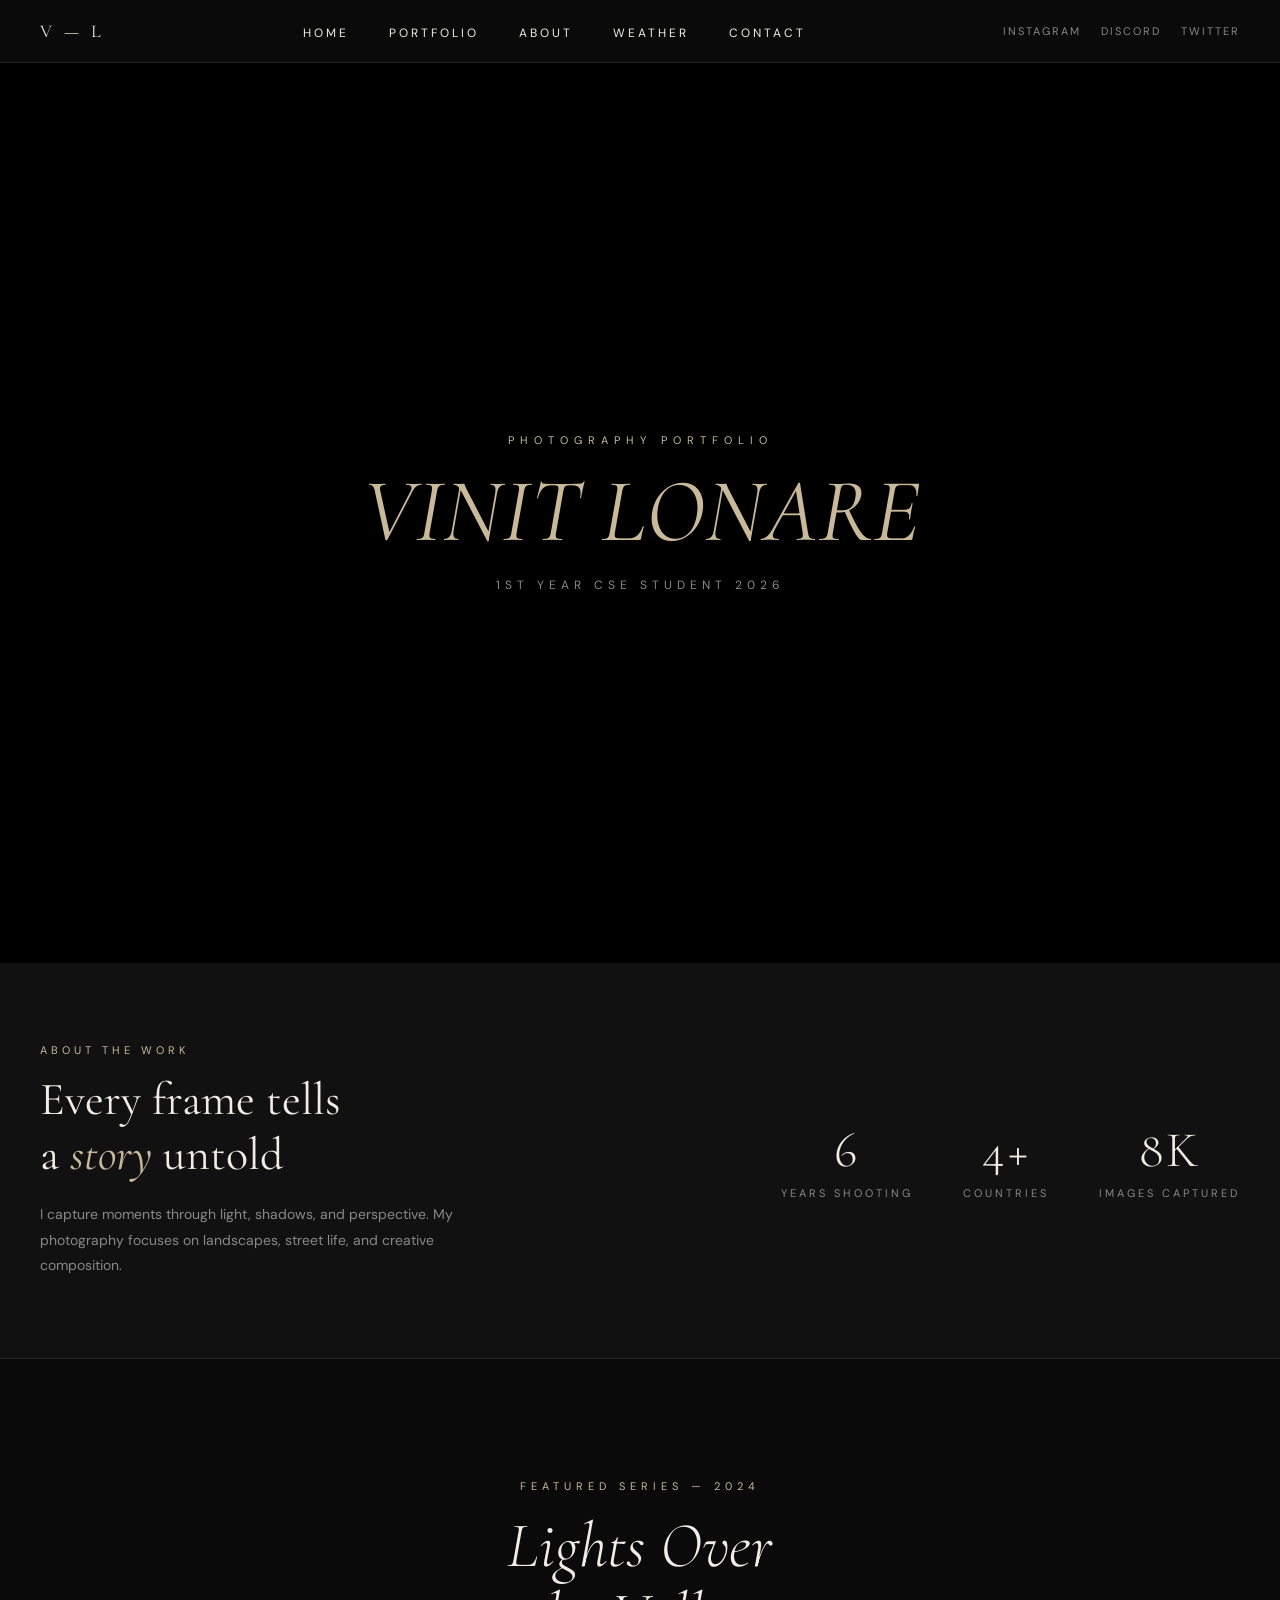
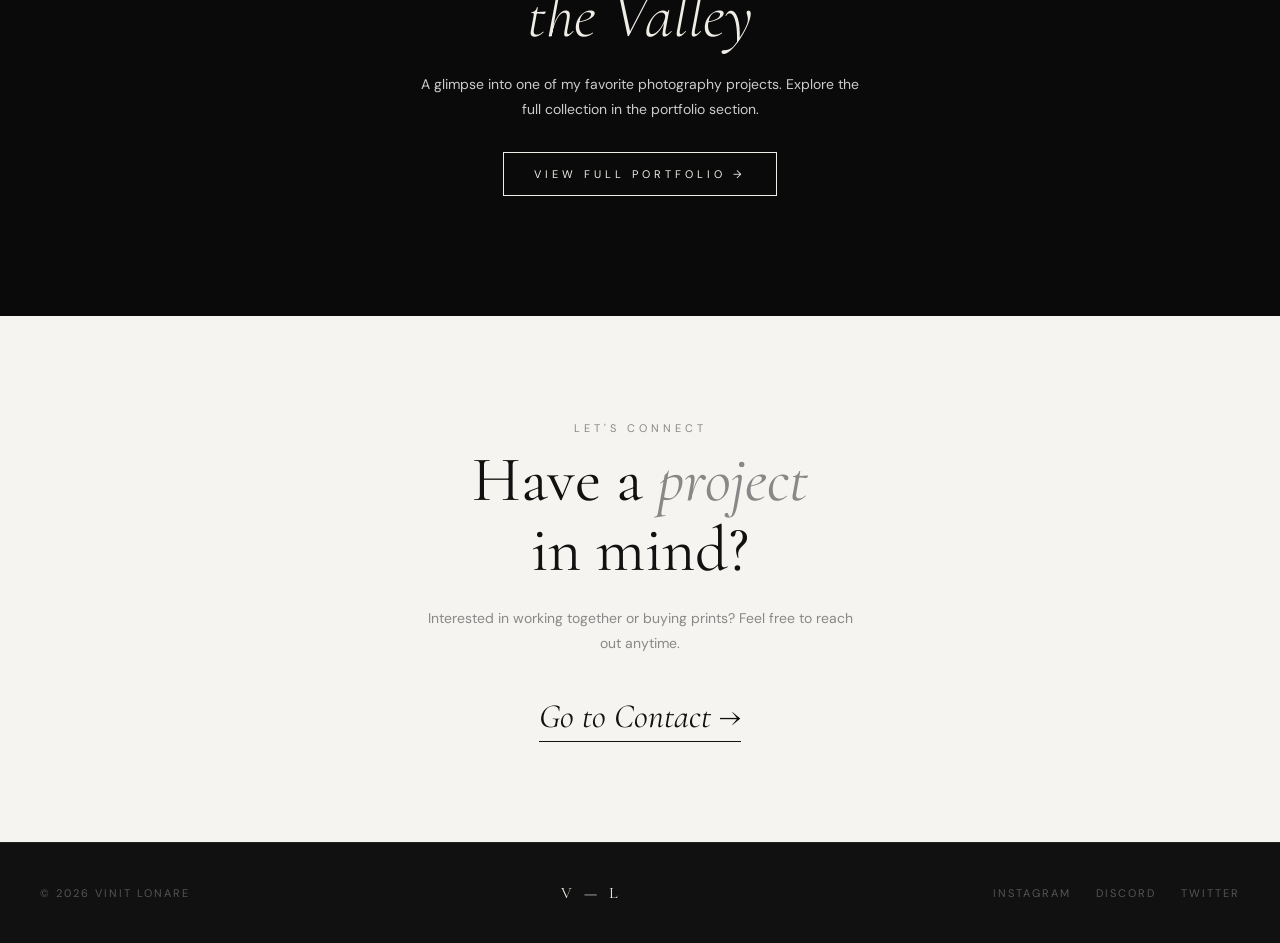
==== commit d8a77d53: "Update index.html" ====
--- a/index.html
+++ b/index.html
@@ -1,23 +1,34 @@
 <!DOCTYPE html>
 <html lang="en">
+
 <head>
     <title>Vinit Lonare — Photography</title>
+    <link rel="preconnect" href="https://fonts.googleapis.com">
+    <link rel="preconnect" href="https://fonts.gstatic.com" crossorigin>
+    <link
+        href="https://fonts.googleapis.com/css2?family=Cormorant+Garamond:wght@300;400;700&family=DM+Sans:wght@400;500&display=swap"
+        rel="stylesheet">
+    <link
+        href="https://fonts.googleapis.com/css2?family=Cormorant+Garamond:wght@300;400;700&family=DM+Sans:wght@400;500&display=swap"
+        rel="stylesheet">
+    <link rel="stylesheet" href="style.css">
+    <script src="script.js"></script>
+</head>
 
-    <link rel="preconnect" href="https://fonts.googleapis.com" />
-    <link rel="preconnect" href="https://fonts.gstatic.com" crossorigin />
-    <link href="https://fonts.googleapis.com/css2?family=Cormorant+Garamond:ital,wght@0,300;0,400;0,600;1,300;1,400&family=DM+Sans:wght@300;400;500&display=swap" rel="stylesheet" /> 
-
-    <link rel="stylesheet" href="style.css">
-</head>
 <body>
 
+    <!-- NAVBAR -->
     <div class="nav">
-        <a href="#">V — L</a>
+        <a href="index.html">V — L</a>
+
         <ul>
-            <li><a href="#portfolio">Portfolio</a></li>
-            <li><a href="#about">About</a></li>
-            <li><a href="#contact">Contact</a></li>
+            <li><a href="index.html">Home</a></li>
+            <li><a href="portfolio.html">Portfolio</a></li>
+            <li><a href="about.html">About</a></li>
+            <li><a href="weather.html">Weather</a></li>
+            <li><a href="contact.html">Contact</a></li>
         </ul>
+
         <aside>
             <a href="https://www.instagram.com/vinit.24.07" target="_blank">Instagram</a>
             <a href="https://discord.com/users/vinit2420" target="_blank">Discord</a>
@@ -25,18 +36,24 @@
         </aside>
     </div>
 
+    <!-- HERO -->
     <div class="hero">
         <span>Photography Portfolio</span>
         <h1><em>Vinit Lonare</em></h1>
         <p>1st Year CSE Student 2026</p>
     </div>
 
+    <!-- INTRO -->
     <div class="intro">
         <article>
             <span>About the Work</span>
             <h2>Every frame tells<br>a <em>story</em> untold</h2>
-            <p>I travel the world searching for the quiet moments between heartbeats — the way last light catches a mountain ridge, or how a crowd of lanterns transforms a still night into something celestial.</p>
+            <p>
+                I capture moments through light, shadows, and perspective.
+                My photography focuses on landscapes, street life, and creative composition.
+            </p>
         </article>
+
         <aside>
             <div><strong>6</strong>Years Shooting</div>
             <div><strong>4+</strong>Countries</div>
@@ -44,89 +61,37 @@
         </aside>
     </div>
 
-    <div class="portfolio" id="portfolio">
-        <header>
-            <div>
-                <span>Selected Work</span>
-                <h2>Portfolio <em>Collection</em></h2>
-            </div>
-            <a href="#contact">Commission a shoot →</a>
-        </header>
-
-        <main>
-            <figure><img src="https://images.unsplash.com/photo-1676978647680-0e60a584c5fa?auto=format&fit=crop&w=900&q=80" /></figure>
-            <figure><img src="https://images.unsplash.com/photo-1675789203977-70070dae0799?auto=format&fit=crop&w=700&q=80" /></figure>
-            <figure><img src="https://images.unsplash.com/photo-1675910568522-c187fd74d5b9?auto=format&fit=crop&w=700&q=80" /></figure>
-            <figure><img src="https://images.unsplash.com/photo-1675189729507-b90d7cb6c592?auto=format&fit=crop&w=700&q=80" /></figure>
-            <figure><img src="https://images.unsplash.com/photo-1667093060577-02f07eb01585?auto=format&fit=crop&w=700&q=80" /></figure>
-            <figure><img src="https://images.unsplash.com/photo-1675971074488-351394caf6aa?auto=format&fit=crop&w=1200&q=80" /></figure>
-            <figure><img src="https://images.unsplash.com/photo-1677075610184-57d21d023e5b?auto=format&fit=crop&w=800&q=80" /></figure>
-            <figure><img src="https://images.unsplash.com/photo-1558102400-72da9fdbecae?auto=format&fit=crop&w=800&q=80" /></figure>
-            <figure><img src="https://images.unsplash.com/photo-1642415390616-2ac6727ac550?auto=format&fit=crop&w=700&q=80" /></figure>
-            <figure><img src="https://images.unsplash.com/photo-1510673825466-302bc330ab95?auto=format&fit=crop&w=1200&q=80" /></figure>
-            <figure><img src="https://images.unsplash.com/photo-1655908932015-7650b401e2f9?auto=format&fit=crop&w=700&q=80" /></figure>
-            <figure><img src="https://images.unsplash.com/photo-1624385690664-38a3af477cd9?auto=format&fit=crop&w=1800&q=80" /></figure>
-        </main>
-    </div>
-
+    <!-- FEATURED PREVIEW -->
     <div class="featured">
         <span>Featured Series — 2024</span>
         <h2>Lights Over<br>the Valley</h2>
-        <p>Shot over three nights in Chiang Mai during the Yi Peng lantern festival, this series captures the ethereal beauty of thousands of paper lanterns released into the night sky.</p>
-        <a href="#contact">Enquire About Prints</a>
+        <p>
+            A glimpse into one of my favorite photography projects.
+            Explore the full collection in the portfolio section.
+        </p>
+
+        <a href="portfolio.html">View Full Portfolio →</a>
     </div>
 
-    <div class="about" id="about">
-        <img src="https://images.unsplash.com/photo-1654018869756-d08407972836?auto=format&fit=crop&w=800&q=80" />
-        <article>
-            <span>The Photographer</span>
-            <h2>Vinit<br><em>Lonare</em></h2>
-            <p>I'm a 1st year Computer Science and Engineering student with a passion for photography. I started shooting in my first year of college and love capturing landscapes, street moments, and anything with good light.</p>
-            <p>I'm still learning and experimenting with different styles. Photography is my way of taking a break from code and seeing the world from a different angle.</p>
-            <strong>Vinit L.</strong>
-            <br>
-            <a href="#contact">Work With Me</a>
-        </article>
+    <!-- CONTACT CTA -->
+    <div class="contact">
+        <span>Let's Connect</span>
+        <h2>Have a <em>project</em><br>in mind?</h2>
+
+        <p>
+            Interested in working together or buying prints?
+            Feel free to reach out anytime.
+        </p>
+
+        <a href="contact.html">Go to Contact →</a>
     </div>
 
-    <div class="services">
-        <span>What I Offer</span>
-        <h2>Specialisms <em>&amp; Services</em></h2>
-
-        <main>
-            <article>
-                <strong>01</strong>
-                <h3>Landscape &amp; Nature</h3>
-                <p>Remote wilderness, coastlines, and mountain terrain shot at golden and blue hour for maximum impact.</p>
-            </article>
-            <article>
-                <strong>02</strong>
-                <h3>Fine Art Prints</h3>
-                <p>Museum-quality archival prints, available in limited editions, signed and numbered.</p>
-            </article>
-            <article>
-                <strong>03</strong>
-                <h3>Editorial</h3>
-                <p>Commissioned work for travel, lifestyle, and culture publications. Fast turnaround with full licensing options.</p>
-            </article>
-            <article>
-                <strong>04</strong>
-                <h3>Workshops</h3>
-                <p>Small-group photography workshops in locations worldwide — from Patagonia to the Scottish Highlands.</p>
-            </article>
-        </main>
-    </div>
-
-    <div class="contact" id="contact">
-        <span>Let's Connect</span>
-        <h2>Have a <em>project</em><br>in mind?</h2>
-        <p>Whether it's a commission, print purchase, or a collaboration — I'd love to hear from you. I typically respond within 24 hours.</p>
-        <a href="mailto:vinitlonare0@gmail.com">vinitlonare0@gmail.com</a>
-    </div>
-
+    <!-- FOOTER -->
     <div class="footer">
         <p>© 2026 Vinit Lonare</p>
-        <a href="#">V — L</a>
+
+        <a href="index.html">V — L</a>
+
         <nav>
             <a href="https://www.instagram.com/vinit.24.07" target="_blank">Instagram</a>
             <a href="https://discord.com/users/vinit2420" target="_blank">Discord</a>
@@ -135,4 +100,5 @@
     </div>
 
 </body>
+
 </html>
--- a/style.css
+++ b/style.css
@@ -251,7 +251,9 @@
 }
 
 .portfolio figure img {
-    height: 250px;
+    width: 100%;
+    height: auto;
+    display: block;
     transition: transform 0.4s ease;
 }
 
@@ -612,11 +614,7 @@
 a:hover {
     opacity: 0.7;
 }
-.portfolio figure img {
-    height: 250px;
-    width: 100%;
-    object-fit: cover;
-}
+
 @media (max-width: 480px) {
     .hero {
         padding: 0 20px;
@@ -629,4 +627,15 @@
     .intro {
         padding: 60px 20px;
     }
-}
+}   
+@media (max-width: 992px) {
+    .portfolio main {
+        column-count: 2;
+    }
+}
+
+@media (max-width: 576px) {
+    .portfolio main {
+        column-count: 1;
+    }
+}
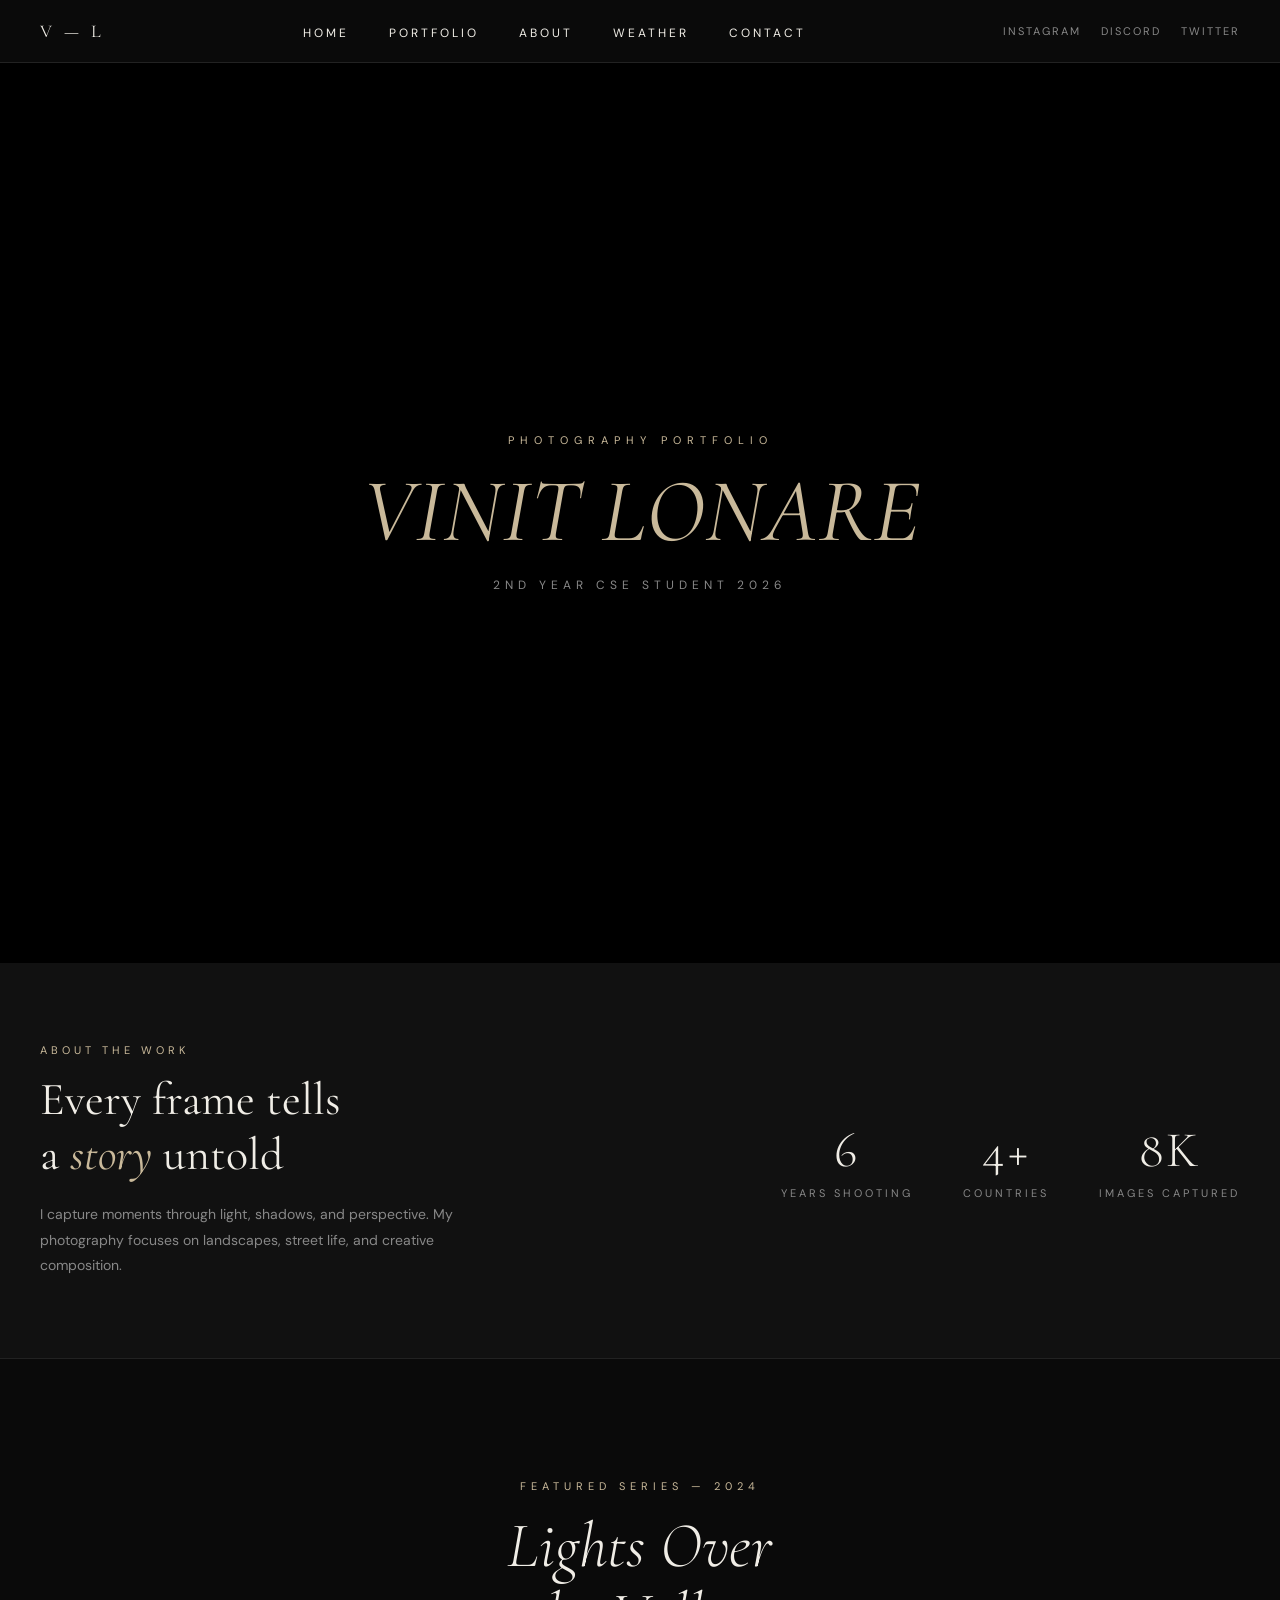
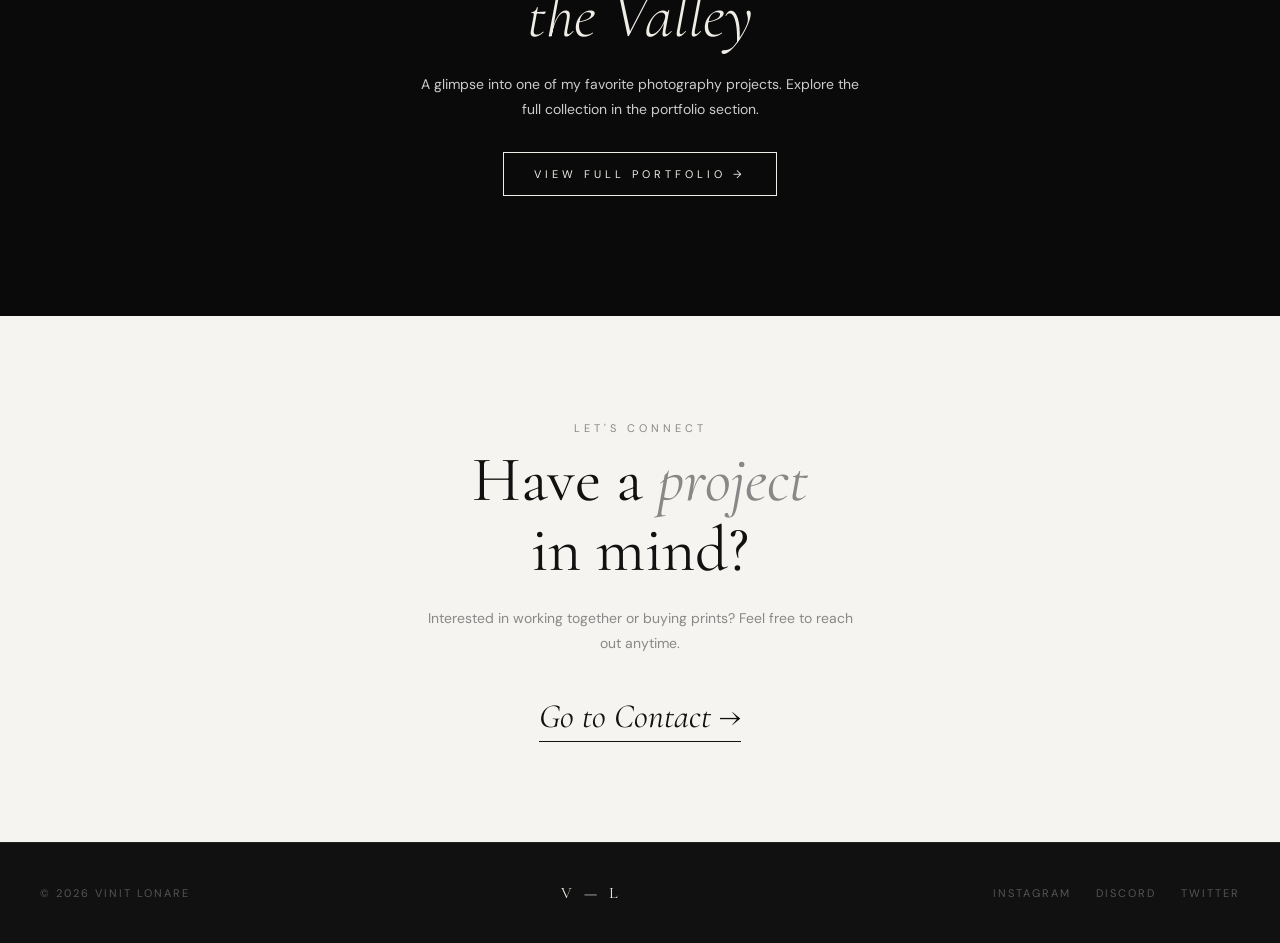
==== commit 46415f3d: "e" ====
--- a/index.html
+++ b/index.html
@@ -2,7 +2,7 @@
 <html lang="en">
 
 <head>
-    <title>Vinit Lonare — Photography</title>
+    <title>Vinit Lonare Photography</title>
     <link rel="preconnect" href="https://fonts.googleapis.com">
     <link rel="preconnect" href="https://fonts.gstatic.com" crossorigin>
     <link
@@ -40,7 +40,7 @@
     <div class="hero">
         <span>Photography Portfolio</span>
         <h1><em>Vinit Lonare</em></h1>
-        <p>1st Year CSE Student 2026</p>
+        <p>2nd Year CSE Student 2026</p>
     </div>
 
     <!-- INTRO -->
--- a/style.css
+++ b/style.css
@@ -37,7 +37,7 @@
     border-bottom: 1px solid #222;
 }
 
-.nav > a {
+.nav>a {
     font-family: 'Cormorant Garamond', serif;
     font-size: 18px;
     letter-spacing: 4px;
@@ -45,7 +45,7 @@
     color: #f0ede6;
 }
 
-.nav > a:hover {
+.nav>a:hover {
     opacity: 0.6;
 }
 
@@ -236,26 +236,32 @@
     border-color: #888;
 }
 
+/* ===== MASONRY FIX (ONLY CHANGE THIS) ===== */
+
 .portfolio main {
-    display: flex;
-    flex-wrap: wrap;
-    gap: 10px;
+    column-count: 3;
+    column-gap: 15px;
 }
 
 .portfolio figure {
-    flex: 1 1 300px;
-    min-height: 250px;
-    overflow: hidden;
-    border-radius: 4px;
-    background-color: #ddd;
+    break-inside: avoid;
+    margin-bottom: 15px;
 }
 
 .portfolio figure img {
     width: 100%;
     height: auto;
     display: block;
-    transition: transform 0.4s ease;
-}
+    border-radius: 4px;
+}
+
+/* optional hover */
+.portfolio figure:hover img {
+    transform: scale(1.05);
+    transition: transform 0.3s ease;
+}
+}
+
 
 .portfolio figure:hover img {
     transform: scale(1.07);
@@ -363,7 +369,7 @@
     color: #888;
 }
 
-.about article p + p {
+.about article p+p {
     margin-top: 15px;
 }
 
@@ -400,7 +406,7 @@
     border-top: 1px solid #222;
 }
 
-.services > span {
+.services>span {
     display: block;
     font-size: 11px;
     letter-spacing: 4px;
@@ -410,7 +416,7 @@
 }
 
 .services h2 {
-    font-family: 'Cormorant Garamond', serif;
+    font-family: 'Cormorant  Garamond', serif;
     font-size: 46px;
     font-weight: 400;
     margin-bottom: 50px;
@@ -448,6 +454,7 @@
     margin-bottom: 18px;
     font-weight: normal;
 }
+
 @media (max-width: 768px) {
 
     .nav {
@@ -543,7 +550,7 @@
     margin-right: auto;
 }
 
-.contact > a {
+.contact>a {
     display: inline-block;
     margin-top: 40px;
     font-family: 'Cormorant Garamond', serif;
@@ -555,7 +562,7 @@
     transition: color 0.3s ease;
 }
 
-.contact > a:hover {
+.contact>a:hover {
     color: #888;
     border-color: #888;
 }
@@ -579,7 +586,7 @@
     text-transform: uppercase;
 }
 
-.footer > a {
+.footer>a {
     font-family: 'Cormorant Garamond', serif;
     font-size: 16px;
     letter-spacing: 4px;
@@ -587,7 +594,7 @@
     transition: opacity 0.3s ease;
 }
 
-.footer > a:hover {
+.footer>a:hover {
     opacity: 0.6;
 }
 
@@ -607,6 +614,7 @@
 .footer nav a:hover {
     color: #c9b99a;
 }
+
 a {
     transition: opacity 0.3s ease;
 }
@@ -627,7 +635,8 @@
     .intro {
         padding: 60px 20px;
     }
-}   
+}
+
 @media (max-width: 992px) {
     .portfolio main {
         column-count: 2;
@@ -639,3 +648,134 @@
         column-count: 1;
     }
 }
+
+.contact-form {
+    margin-top: 40px;
+    max-width: 500px;
+    margin-left: auto;
+    margin-right: auto;
+    display: flex;
+    flex-direction: column;
+    gap: 15px;
+}
+
+.contact-form input,
+.contact-form textarea {
+    padding: 14px;
+    border: 1px solid #ccc;
+    background: #fff;
+    font-size: 14px;
+    font-family: inherit;
+    outline: none;
+}
+
+.contact-form input:focus,
+.contact-form textarea:focus {
+    border-color: #c9b99a;
+}
+
+.contact-form button {
+    padding: 14px;
+    border: none;
+    background-color: #111;
+    color: #fff;
+    font-size: 12px;
+    letter-spacing: 2px;
+    text-transform: uppercase;
+    cursor: pointer;
+    transition: 0.3s;
+}
+
+.contact-form button:hover {
+    background-color: #c9b99a;
+    color: #111;
+}
+
+/*.weather-box {
+    width: 300px;
+    margin: 20px auto;
+    text-align: center;
+}
+
+input {
+    padding: 8px;
+    width: 70%;
+}
+
+button {
+    padding: 8px;
+    cursor: pointer;
+}
+
+#weatherResult {
+    margin-top: 15px;
+}*/
+.weather-card {
+    background: #111;
+    padding: 40px;
+    border-radius: 10px;
+    max-width: 600px;
+    /* bigger */
+    width: 90%;
+    margin: 40px auto;
+    text-align: center;
+    border: 1px solid #222;
+}
+
+.weather-card h2 {
+    font-family: 'Cormorant Garamond', serif;
+    font-size: 40px;
+    /* bigger title */
+    margin-bottom: 20px;
+}
+
+.weather-main {
+    display: flex;
+    justify-content: center;
+    align-items: center;
+    gap: 20px;
+    margin-bottom: 20px;
+}
+
+.weather-card .temp {
+    font-size: 48px;
+    /* BIG temp */
+    font-weight: bold;
+}
+
+.weather-card .desc {
+    font-size: 14px;
+    color: #888;
+    text-transform: uppercase;
+    letter-spacing: 2px;
+}
+
+.weather-card .condition {
+    font-size: 18px;
+    font-weight: bold;
+    margin-top: 20px;
+}
+
+.weather-card .sun {
+    margin-top: 25px;
+    display: flex;
+    justify-content: space-around;
+    font-size: 14px;
+    color: #aaa;
+}
+
+.weather-card {
+    animation: fadeIn 0.5s ease;
+}
+
+@keyframes fadeIn {
+    from {
+        opacity: 0;
+        transform: translateY(20px);
+    }
+
+    to {
+        opacity: 1;
+        transform: translateY(0);
+    }
+}
